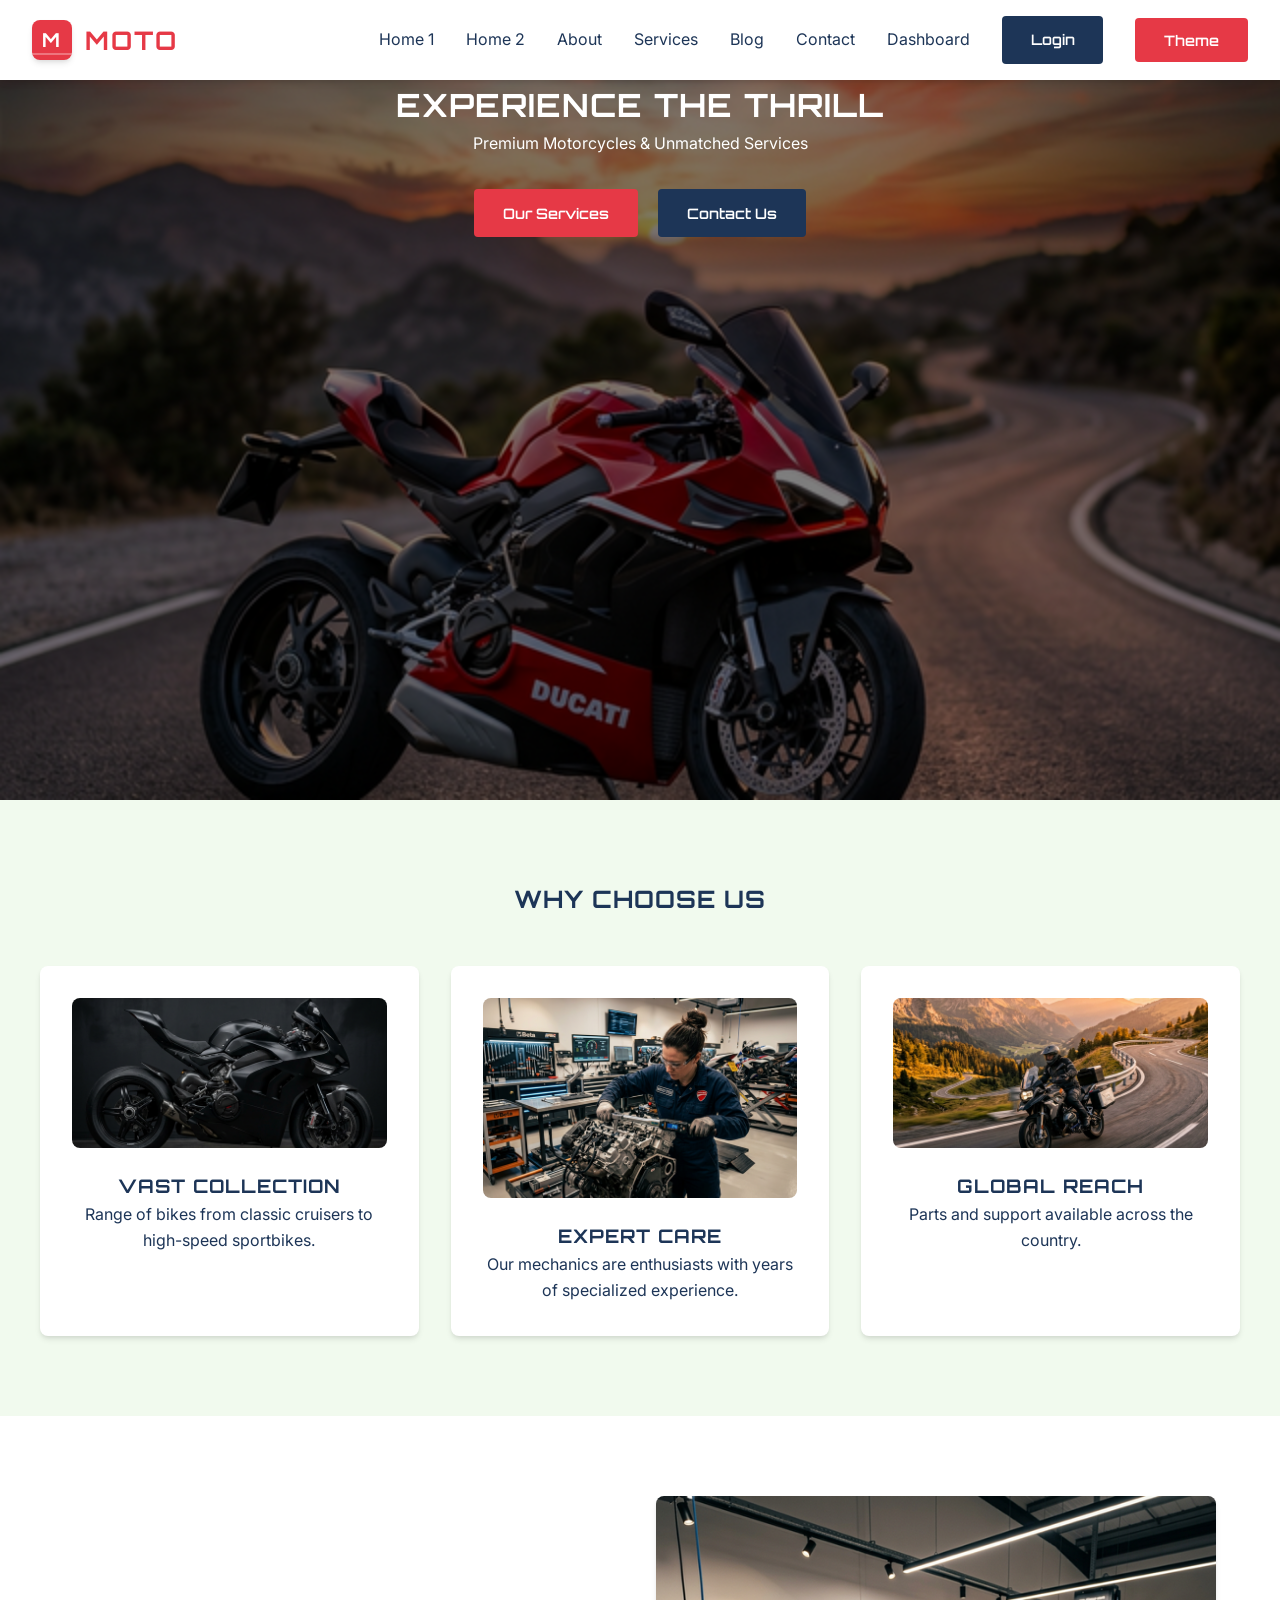
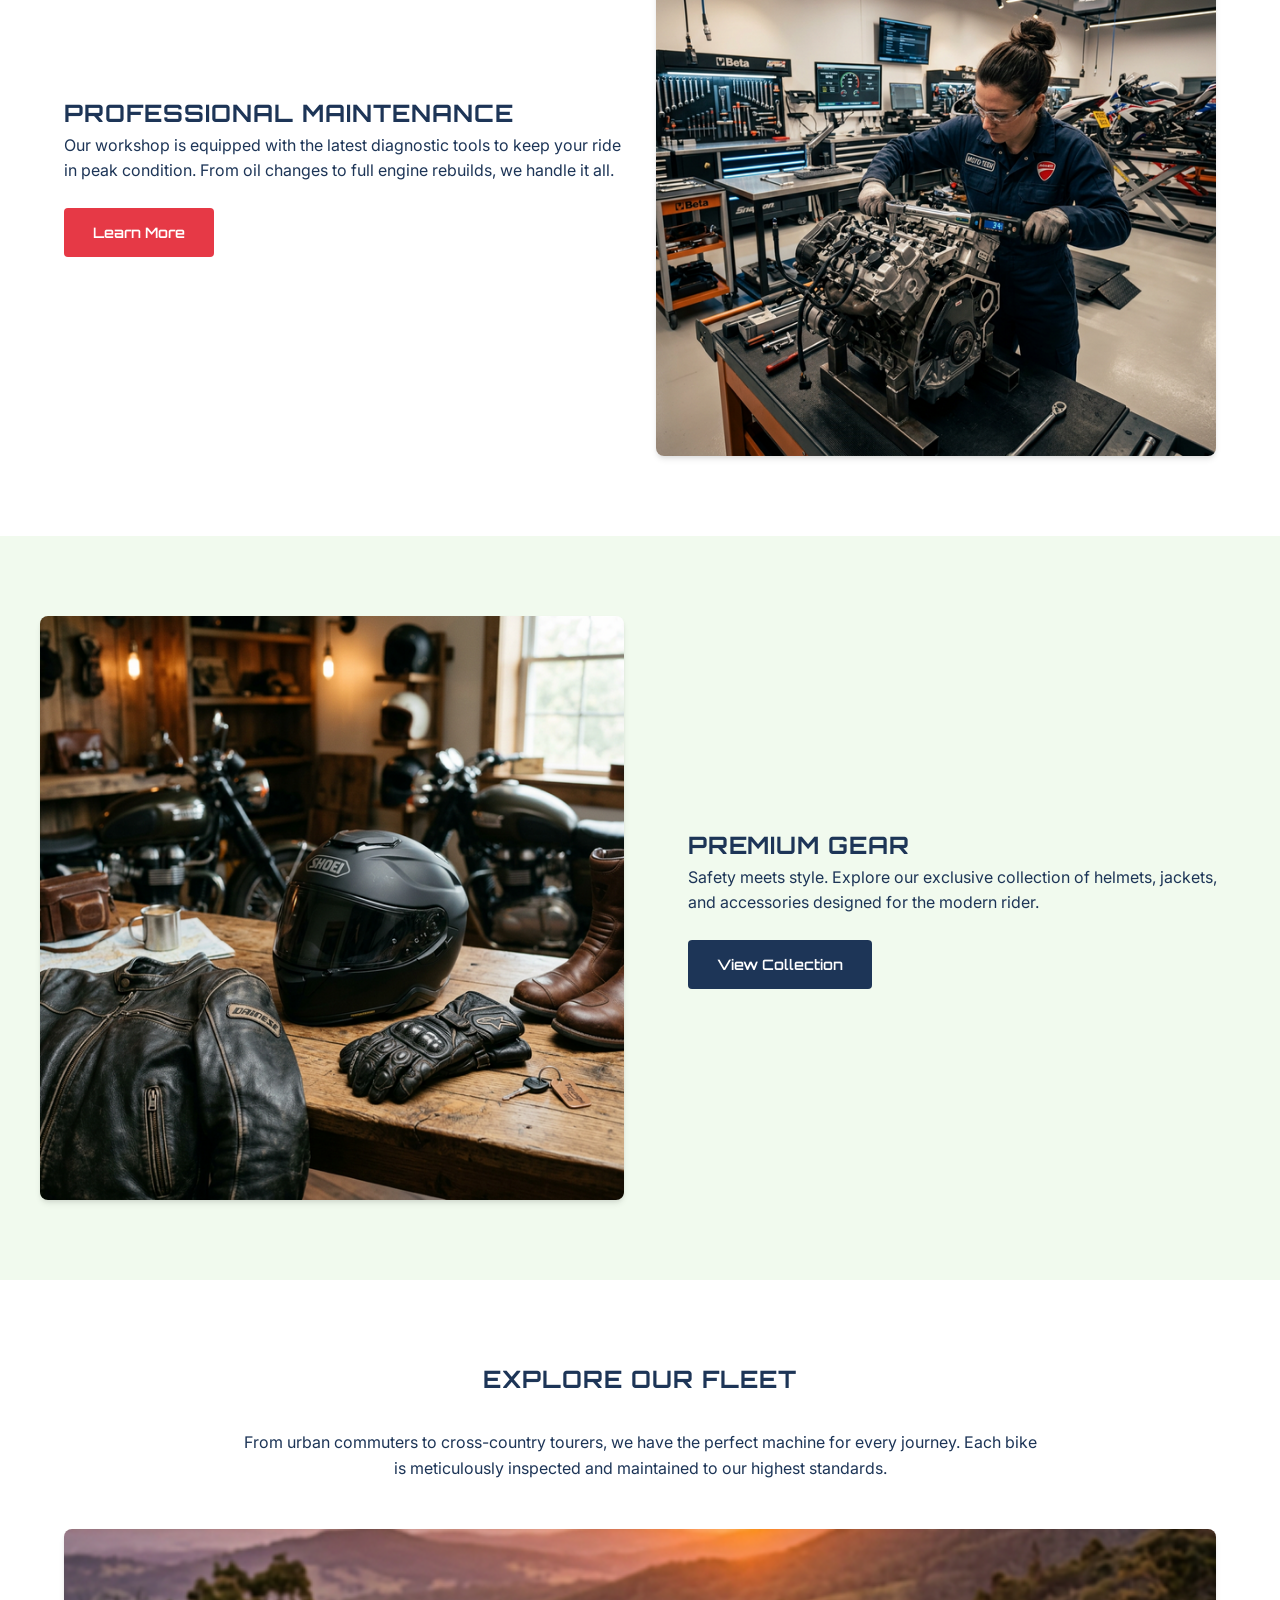
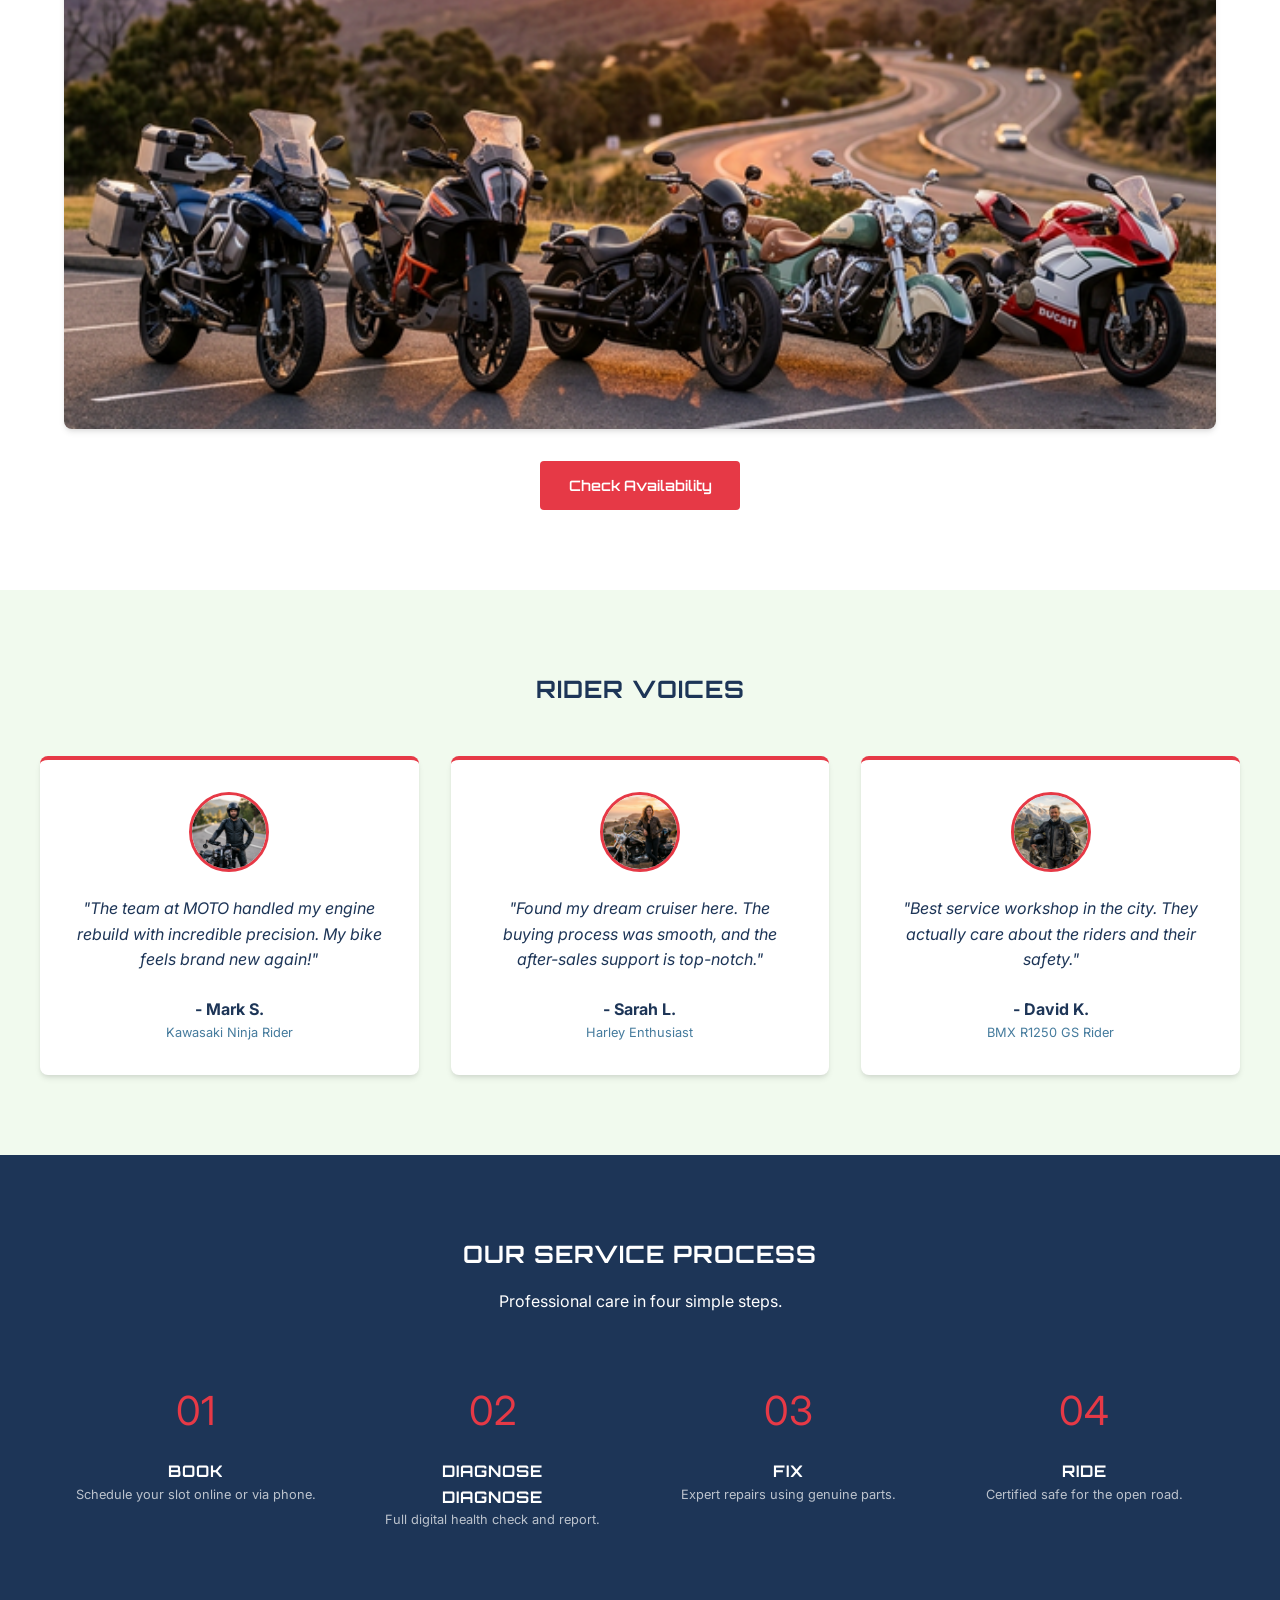
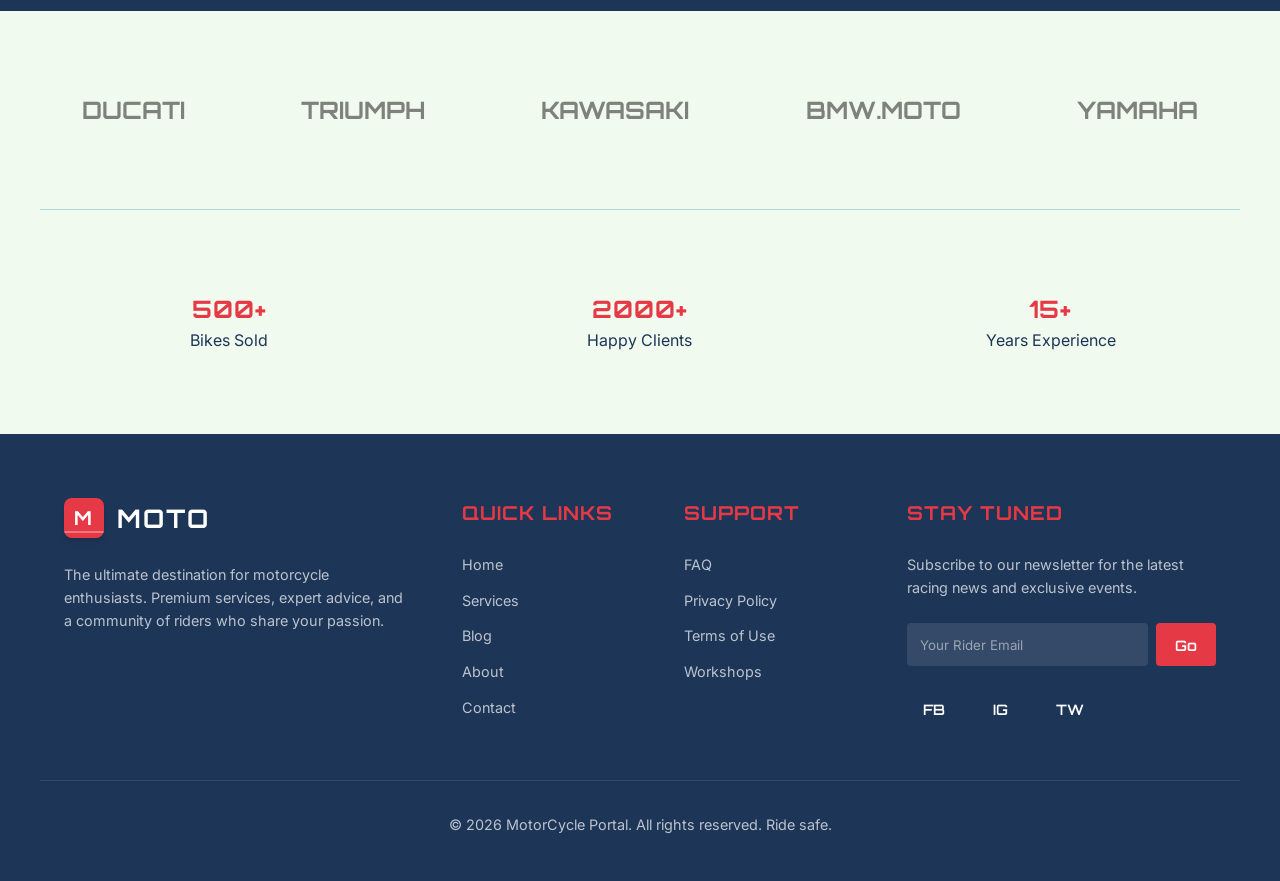
==== index.html @ 175cc1bb "first commit" ====
<!DOCTYPE html>
<html lang="en">
<head>
    <meta charset="UTF-8">
    <meta name="viewport" content="width=device-width, initial-scale=1.0">
    <title>MotorCycle Portal | Home</title>
    <link rel="stylesheet" href="index.css">
</head>
<body>
    <nav class="navbar">
        <div class="logo">
            <div class="logo-icon">M</div>
            <span>MOTO</span>
        </div>
        <ul class="nav-links">
            <li><a href="index.html" class="active">Home 1</a></li>
            <li><a href="home2.html">Home 2</a></li>
            <li><a href="about.html">About</a></li>
            <li><a href="services.html">Services</a></li>
            <li><a href="blog.html">Blog</a></li>
            <li><a href="contact.html">Contact</a></li>
            <li><a href="dashboard.html">Dashboard</a></li>
            <li><a href="login.html" class="btn btn-secondary">Login</a></li>
            <li><button id="theme-toggle" class="btn btn-primary">Theme</button></li>
        </ul>
        <div class="hamburger">
            <span></span>
            <span></span>
            <span></span>
        </div>
    </nav>

    <!-- H1 Hero Section - Centered -->
    <header class="hero hero-centered" style="background-image: url('images/hero_final.png');">
        <div class="hero-content">
            <h1>Experience the Thrill</h1>
            <p>Premium Motorcycles & Unmatched Services</p>
            <div style="margin-top: 2rem;">
                <a href="services.html" class="btn btn-primary" style="margin-right: 1rem;">Our Services</a>
                <a href="contact.html" class="btn btn-secondary">Contact Us</a>
            </div>
        </div>
    </header>

    <!-- Section 2: Features -->
    <section class="section container">
        <h2 style="text-align: center; margin-bottom: 3rem;">Why Choose Us</h2>
        <div class="grid grid-3">
            <div class="card" style="text-align: center;">
                <img src="images/bike2.png" alt="Collection" style="width: 100%; height: 150px; object-fit: cover; border-radius: 8px; margin-bottom: 1.5rem;">
                <h3>Vast Collection</h3>
                <p>Range of bikes from classic cruisers to high-speed sportbikes.</p>
            </div>
            <div class="card" style="text-align: center;">
                <img src="images/expert_care_v3.png" alt="Expert Care" style="width: 100%; height: 200px; object-fit: cover; border-radius: 8px; margin-bottom: 1.5rem;">
                <h3>Expert Care</h3>
                <p>Our mechanics are enthusiasts with years of specialized experience.</p>
            </div>
            <div class="card" style="text-align: center;">
                <img src="images/road.png" alt="Global Reach" style="width: 100%; height: 150px; object-fit: cover; border-radius: 8px; margin-bottom: 1.5rem;">
                <h3>Global Reach</h3>
                <p>Parts and support available across the country.</p>
            </div>
        </div>
    </section>

    <!-- Section 3: Image Callout (Service) -->
    <section class="section" style="background-color: var(--bg-white);">
        <div class="container grid grid-2" style="align-items: center;">
            <div class="mobile-text-center">
                <h2>Professional Maintenance</h2>
                <p>Our workshop is equipped with the latest diagnostic tools to keep your ride in peak condition. From oil changes to full engine rebuilds, we handle it all.</p>
                <a href="services.html" class="btn btn-primary" style="margin-top: 1.5rem;">Learn More</a>
            </div>
            <div>
                <img src="images/service.png" alt="Workshop" style="border-radius: 8px; box-shadow: var(--shadow); width: 100%;">
            </div>
        </div>
    </section>

    <!-- Section 4: Accessories -->
    <section class="section container">
        <div class="grid grid-2 grid-stack-reverse" style="align-items: center;">
            <div>
                <img src="images/gear.png" alt="Motorcycle Gear" style="border-radius: 8px; box-shadow: var(--shadow); width: 100%;">
            </div>
            <div style="padding-left: 2rem;" class="mobile-text-center mobile-p-0">
                <h2>Premium Gear</h2>
                <p>Safety meets style. Explore our exclusive collection of helmets, jackets, and accessories designed for the modern rider.</p>
                <a href="blog.html" class="btn btn-secondary" style="margin-top: 1.5rem;">View Collection</a>
            </div>
        </div>
    </section>

    <!-- Section 5: Our Fleet Callout -->
    <section class="section" style="background-color: var(--bg-white);">
        <div class="container" style="text-align: center;">
            <h2 style="margin-bottom: 2rem;">Explore Our Fleet</h2>
            <p style="max-width: 800px; margin: 0 auto 3rem;">From urban commuters to cross-country tourers, we have the perfect machine for every journey. Each bike is meticulously inspected and maintained to our highest standards.</p>
            <img src="images/fleet.png" alt="Motorcycle Fleet" style="border-radius: 8px; box-shadow: var(--shadow); width: 100%; height: 500px; object-fit: cover; margin-bottom: 2rem;">
            <a href="services.html" class="btn btn-primary">Check Availability</a>
        </div>
    </section>

    <!-- Section 6: Testimonials -->
    <section class="section container">
        <h2 style="text-align: center; margin-bottom: 3rem;">Rider Voices</h2>
        <div class="grid grid-3">
            <div class="card" style="border-top: 4px solid var(--primary); text-align: center;">
                <img src="images/rider1.png" alt="Mark S." style="display: block; margin: 0 auto 1.5rem; width: 80px; height: 80px; border-radius: 50%; object-fit: cover; border: 3px solid var(--primary);">
                <p style="font-style: italic; margin-bottom: 1.5rem;">"The team at MOTO handled my engine rebuild with incredible precision. My bike feels brand new again!"</p>
                <strong>- Mark S.</strong>
                <p style="font-size: 0.8rem; color: var(--text-muted);">Kawasaki Ninja Rider</p>
            </div>
            <div class="card" style="border-top: 4px solid var(--primary); text-align: center;">
                <img src="images/rider2.png" alt="Sarah L." style="display: block; margin: 0 auto 1.5rem; width: 80px; height: 80px; border-radius: 50%; object-fit: cover; border: 3px solid var(--primary);">
                <p style="font-style: italic; margin-bottom: 1.5rem;">"Found my dream cruiser here. The buying process was smooth, and the after-sales support is top-notch."</p>
                <strong>- Sarah L.</strong>
                <p style="font-size: 0.8rem; color: var(--text-muted);">Harley Enthusiast</p>
            </div>
            <div class="card" style="border-top: 4px solid var(--primary); text-align: center;">
                <img src="images/rider3.png" alt="David K." style="display: block; margin: 0 auto 1.5rem; width: 80px; height: 80px; border-radius: 50%; object-fit: cover; border: 3px solid var(--primary);">
                <p style="font-style: italic; margin-bottom: 1.5rem;">"Best service workshop in the city. They actually care about the riders and their safety."</p>
                <strong>- David K.</strong>
                <p style="font-size: 0.8rem; color: var(--text-muted);">BMX R1250 GS Rider</p>
            </div>
        </div>
    </section>

    <!-- Section 7: Service Process -->
    <section class="section" style="background-color: var(--secondary); color: white;">
        <div class="container" style="text-align: center;">
            <h2 style="margin-bottom: 1rem;">Our Service Process</h2>
            <p style="margin-bottom: 4rem;">Professional care in four simple steps.</p>
            <div class="grid grid-4" style="display: grid; grid-template-columns: repeat(4, 1fr); gap: 2rem;">
                <div>
                    <div style="font-size: 2.5rem; margin-bottom: 1rem; color: var(--primary);">01</div>
                    <h3 style="font-size: 1rem;">Book</h3>
                    <p style="font-size: 0.8rem; color: rgba(255,255,255,0.7);">Schedule your slot online or via phone.</p>
                </div>
                <div>
                    <div style="font-size: 2.5rem; margin-bottom: 1rem; color: var(--primary);">02</div>
                    <h3 style="font-size: 1rem;">Diagnose</h3>
                    <h3 style="font-size: 1rem;">Diagnose</h3>
                    <p style="font-size: 0.8rem; color: rgba(255,255,255,0.7);">Full digital health check and report.</p>
                </div>
                <div>
                    <div style="font-size: 2.5rem; margin-bottom: 1rem; color: var(--primary);">03</div>
                    <h3 style="font-size: 1rem;">Fix</h3>
                    <p style="font-size: 0.8rem; color: rgba(255,255,255,0.7);">Expert repairs using genuine parts.</p>
                </div>
                <div>
                    <div style="font-size: 2.5rem; margin-bottom: 1rem; color: var(--primary);">04</div>
                    <h3 style="font-size: 1rem;">Ride</h3>
                    <p style="font-size: 0.8rem; color: rgba(255,255,255,0.7);">Certified safe for the open road.</p>
                </div>
            </div>
        </div>
    </section>

    <!-- Section 8: Brand Trust -->
    <section class="section container" style="text-align: center;">
        <div style="display: flex; justify-content: space-around; align-items: center; filter: grayscale(1); opacity: 0.6; flex-wrap: wrap; gap: 2rem;">
            <div style="font-family: 'Orbitron', sans-serif; font-size: 1.5rem; font-weight: 700;">DUCATI</div>
            <div style="font-family: 'Orbitron', sans-serif; font-size: 1.5rem; font-weight: 700;">TRIUMPH</div>
            <div style="font-family: 'Orbitron', sans-serif; font-size: 1.5rem; font-weight: 700;">KAWASAKI</div>
            <div style="font-family: 'Orbitron', sans-serif; font-size: 1.5rem; font-weight: 700;">BMW.MOTO</div>
            <div style="font-family: 'Orbitron', sans-serif; font-size: 1.5rem; font-weight: 700;">YAMAHA</div>
        </div>
    </section>

    <!-- Section 9: Stats -->
    <section class="section container" style="text-align: center; border-top: 1px solid var(--border);">
        <div class="grid grid-3">
            <div>
                <h2 style="color: var(--primary);">500+</h2>
                <p>Bikes Sold</p>
            </div>
            <div>
                <h2 style="color: var(--primary);">2000+</h2>
                <p>Happy Clients</p>
            </div>
            <div>
                <h2 style="color: var(--primary);">15+</h2>
                <p>Years Experience</p>
            </div>
        </div>
    </section>

    <footer class="footer">
        <div class="container footer-grid">
            <div>
                <div class="logo" style="margin-bottom: 1.5rem; color: white;">
                    <div class="logo-icon" style="background-color: var(--primary);">M</div>
                    <span>MOTO</span>
                </div>
                <p>The ultimate destination for motorcycle enthusiasts. Premium services, expert advice, and a community of riders who share your passion.</p>
            </div>
            <div>
                <h3>Quick Links</h3>
                <ul>
                    <li><a href="index.html">Home</a></li>
                    <li><a href="services.html">Services</a></li>
                    <li><a href="blog.html">Blog</a></li>
                    <li><a href="about.html">About</a></li>
                    <li><a href="contact.html">Contact</a></li>
                </ul>
            </div>
            <div>
                <h3>Support</h3>
                <ul>
                    <li><a href="#">FAQ</a></li>
                    <li><a href="#">Privacy Policy</a></li>
                    <li><a href="#">Terms of Use</a></li>
                    <li><a href="#">Workshops</a></li>
                </ul>
            </div>
            <div>
                <h3>Stay Tuned</h3>
                <p>Subscribe to our newsletter for the latest racing news and exclusive events.</p>
                <div class="footer-newsletter">
                    <form>
                        <input type="email" placeholder="Your Rider Email" required>
                        <button type="submit" class="btn btn-primary">Go</button>
                    </form>
                </div>
                <div style="display: flex; gap: 1rem; margin-top: 1.5rem;">
                    <a href="#" class="btn btn-secondary" style="padding: 0.5rem 1rem;">FB</a>
                    <a href="#" class="btn btn-secondary" style="padding: 0.5rem 1rem;">IG</a>
                    <a href="#" class="btn btn-secondary" style="padding: 0.5rem 1rem;">TW</a>
                </div>
            </div>
        </div>
        <div class="container footer-bottom">
            <p>&copy; 2026 MotorCycle Portal. All rights reserved. Ride safe.</p>
        </div>
    </footer>

    <script src="main.js"></script>
</body>
</html>
---- index.css ----
@import url('https://fonts.googleapis.com/css2?family=Inter:wght@400;500;600;700&family=Orbitron:wght@400;500;700&display=swap');

:root {
    --primary: #E63946;
    --primary-dark: #C1121F;
    --secondary: #1D3557;
    --accent: #A8DADC;
    --bg-light: #F1FAEE;
    --bg-white: #FFFFFF;
    --text-dark: #1D3557;
    --text-muted: #457B9D;
    --border: #A8DADC;
    --shadow: 0 4px 6px -1px rgba(0, 0, 0, 0.1), 0 2px 4px -1px rgba(0, 0, 0, 0.06);
    --transition: all 0.3s ease;
}

[data-theme='dark'] {
    --bg-light: #0D1B2A;
    --bg-white: #1B263B;
    --text-dark: #E0E1DD;
    --text-muted: #778DA9;
    --border: #415A77;
    --shadow: 0 4px 6px -1px rgba(0, 0, 0, 0.3), 0 2px 4px -1px rgba(0, 0, 0, 0.2);
}

* {
    margin: 0;
    padding: 0;
    box-sizing: border-box;
}

body {
    font-family: 'Inter', sans-serif;
    background-color: var(--bg-light);
    color: var(--text-dark);
    line-height: 1.6;
    transition: var(--transition);
}

h1, h2, h3, .brand {
    font-family: 'Orbitron', sans-serif;
    text-transform: uppercase;
    letter-spacing: 1px;
}

a {
    text-decoration: none;
    color: inherit;
    transition: var(--transition);
}

ul {
    list-style: none;
}

img {
    max-width: 100%;
    display: block;
}

.container {
    max-width: 1200px;
    margin: 0 auto;
    padding: 0 1.5rem;
}

/* Buttons */
.btn {
    display: inline-block;
    padding: 0.8rem 1.8rem;
    border-radius: 4px;
    font-weight: 600;
    text-align: center;
    cursor: pointer;
    border: none;
    transition: var(--transition);
    font-family: 'Orbitron', sans-serif;
    font-size: 0.9rem;
}

.btn-primary {
    background-color: var(--primary);
    color: white;
}

.btn-primary:hover {
    background-color: var(--primary-dark);
    transform: translateY(-2px);
    box-shadow: var(--shadow);
}

.btn-secondary {
    background-color: var(--secondary);
    color: white;
}

.btn-secondary:hover {
    opacity: 0.9;
    transform: translateY(-2px);
}

/* Layout Utilities */
.section {
    padding: 5rem 0;
}

.grid {
    display: grid;
    gap: 2rem;
}

.grid-2 { grid-template-columns: repeat(2, 1fr); }
.grid-3 { grid-template-columns: repeat(3, 1fr); }
.grid-4 { grid-template-columns: repeat(4, 1fr); }

/* Tablet Breakpoint (e.g. iPad Pro/Landscape) */
@media (max-width: 1024px) {
    .grid-3 {
        grid-template-columns: repeat(2, 1fr);
    }
    .section {
        padding: 4rem 0;
    }
}

@media (max-width: 992px) {
    .grid-4 {
        grid-template-columns: repeat(2, 1fr);
    }
}

@media (max-width: 768px) {
    .grid-2, .grid-3, .grid-4 {
        grid-template-columns: 1fr;
        gap: 1.5rem; /* Tighter gap on mobile */
    }
    .grid-stack-reverse {
        display: flex;
        flex-direction: column-reverse;
    }
    .section {
        padding: 3rem 0;
    }
    .mobile-text-center {
        text-align: center !important;
    }
    .mobile-align-center {
        display: flex !important;
        flex-direction: column !important;
        align-items: center !important;
        text-align: center !important;
    }
    .mobile-p-0 {
        padding: 0 !important;
    }
}

@media (min-width: 769px) and (max-width: 1024px) {
    .tablet-text-center {
        text-align: center !important;
    }
}

/* Navbar */
.navbar {
    height: 80px;
    display: flex;
    align-items: center;
    justify-content: space-between;
    background-color: var(--bg-white);
    padding: 0 2rem;
    position: sticky;
    top: 0;
    z-index: 1000;
    box-shadow: var(--shadow);
}

/* Logo */
.logo {
    display: flex;
    align-items: center;
    gap: 0.8rem;
    font-size: 1.6rem;
    font-weight: 700;
    color: var(--primary);
    font-family: 'Orbitron', sans-serif;
    letter-spacing: 2px;
}

.logo-icon {
    width: 40px;
    height: 40px;
    background-color: var(--primary);
    color: white;
    display: flex;
    align-items: center;
    justify-content: center;
    border-radius: 8px;
    font-family: 'Orbitron', sans-serif;
    font-size: 1.2rem;
    position: relative;
    overflow: hidden;
    box-shadow: var(--shadow);
}

.logo-icon::after {
    content: '';
    position: absolute;
    width: 100%;
    height: 2px;
    background: rgba(255,255,255,0.3);
    bottom: 5px;
}

.nav-links {
    display: flex;
    align-items: center;
    gap: 2rem;
}

.nav-links a:hover {
    color: var(--primary);
}

.hamburger {
    display: none;
    flex-direction: column;
    gap: 5px;
    cursor: pointer;
}

.hamburger span {
    width: 25px;
    height: 3px;
    background-color: var(--text-dark);
    border-radius: 2px;
}

@media (max-width: 992px) {
    .nav-links {
        position: fixed;
        top: 80px;
        left: -100%;
        width: 100%;
        height: calc(100vh - 80px);
        background-color: var(--bg-white);
        flex-direction: column;
        padding: 2rem;
        gap: 2rem;
        transition: var(--transition);
        border-top: 1px solid var(--border);
        align-items: flex-start;
        display: flex;
        overflow-y: auto;
    }
    .nav-links.active {
        left: 0;
    }
    .hamburger {
        display: flex;
    }
    .hamburger.active span:nth-child(1) {
        transform: rotate(45deg) translate(5px, 5px);
    }
    .hamburger.active span:nth-child(2) {
        opacity: 0;
    }
    .hamburger.active span:nth-child(3) {
        transform: rotate(-45deg) translate(7px, -6px);
    }
}

/* Hero Section */
.hero {
    min-height: 80vh;
    display: flex;
    align-items: center;
    position: relative;
    overflow: hidden;
    background-color: var(--bg-white);
}

.hero-content {
    flex: 1;
    z-index: 2;
}

.hero-image {
    flex: 1;
    height: 100%;
}

.hero-image img {
    width: 100%;
    height: 100%;
    object-fit: cover;
}

.hero-centered {
    flex-direction: column;
    text-align: center;
    justify-content: center;
    background-size: cover;
    background-position: center;
    color: white;
}

.hero-centered::after {
    content: '';
    position: absolute;
    top: 0;
    left: 0;
    width: 100%;
    height: 100%;
    background: rgba(0, 0, 0, 0.5);
    z-index: 1;
}

.hero-centered .hero-content {
    z-index: 2;
}

@media (max-width: 768px) {
    .hero {
        min-height: 60vh;
        text-align: center;
    }
    .hero .grid-2 {
        display: flex;
        flex-direction: column;
        gap: 3rem;
    }
    .hero-content {
        display: flex;
        flex-direction: column;
        align-items: center;
    }
    .hero h1 {
        font-size: 2rem;
    }
    .hero p {
        font-size: 1rem;
    }
}

/* Feature Cards */
.card {
    background-color: var(--bg-white);
    padding: 2rem;
    border-radius: 8px;
    box-shadow: var(--shadow);
    transition: var(--transition);
}

.card:hover {
    transform: translateY(-5px);
}

/* Footer */
.footer {
    background-color: var(--secondary);
    color: white;
    padding: 4rem 0 2rem;
    margin-top: auto;
}

.footer-grid {
    display: grid;
    grid-template-columns: 2fr 1fr 1fr 1.5fr;
    gap: 3rem;
    margin-bottom: 3rem;
}

.footer h3 {
    margin-bottom: 1.5rem;
    font-size: 1.2rem;
    color: var(--primary);
}

.footer p, .footer li {
    color: rgba(255, 255, 255, 0.7);
    margin-bottom: 0.8rem;
    font-size: 0.9rem;
}

.footer ul li a:hover {
    color: var(--primary);
}

.footer-bottom {
    padding-top: 2rem;
    border-top: 1px solid rgba(255, 255, 255, 0.1);
    text-align: center;
    font-size: 0.8rem;
}

.footer-newsletter {
    margin-top: 1.5rem;
}

.footer-newsletter form {
    display: flex;
    gap: 0.5rem;
    margin-top: 1rem;
}

.footer-newsletter input {
    flex: 1;
    padding: 0.8rem;
    border: none;
    border-radius: 4px;
    background-color: rgba(255, 255, 255, 0.1);
    color: white;
    font-family: 'Inter', sans-serif;
}

.footer-newsletter input::placeholder {
    color: rgba(255, 255, 255, 0.5);
}

.footer-newsletter .btn {
    padding: 0.8rem 1.2rem;
}

@media (max-width: 992px) {
    .footer-grid {
        grid-template-columns: 1fr 1fr;
    }
}

@media (max-width: 576px) {
    .footer-grid {
        grid-template-columns: 1fr;
    }
}

/* Contrast Fixes */
.text-high-contrast {
    color: var(--text-dark) !important;
}

.bg-high-contrast {
    background-color: var(--bg-white) !important;
}

/* Team Section - About Page */
.team-section {
    background-color: #ECF7ED; /* Light mint green from mockup */
    padding: 6rem 0;
}

.team-title {
    text-align: center;
    margin-bottom: 4rem;
    font-size: 2.2rem;
    color: var(--secondary);
}

.team-grid {
    display: grid;
    grid-template-columns: repeat(4, 1fr);
    gap: 2rem;
}

.team-card {
    background: var(--bg-white);
    padding: 3rem 2rem;
    border-radius: 12px;
    text-align: center;
    box-shadow: 0 10px 30px rgba(0, 0, 0, 0.05);
    transition: var(--transition);
    border: 1px solid rgba(0, 0, 0, 0.02);
}

.team-card:hover {
    transform: translateY(-10px);
    box-shadow: 0 20px 40px rgba(0, 0, 0, 0.1);
}

.team-avatar-wrapper {
    width: 100px;
    height: 100px;
    background-color: #A8DADC; /* Light teal fallback */
    border-radius: 50%;
    margin: 0 auto 2rem;
    display: flex;
    align-items: center;
    justify-content: center;
    position: relative;
    overflow: hidden;
}

.team-avatar-wrapper img {
    width: 100%;
    height: 100%;
    object-fit: cover;
}

/* Fallback/Mockup style avatar */
.team-avatar-wrapper::after {
    content: '';
    position: absolute;
    width: 60%;
    height: 60%;
    background: rgba(255, 255, 255, 0.2);
    border-radius: 50%;
    filter: blur(10px);
}

.team-card h4 {
    font-size: 1.25rem;
    margin-bottom: 0.5rem;
    color: var(--secondary);
    font-family: 'Inter', sans-serif; /* Cleaner for names */
    text-transform: none;
    font-weight: 700;
}

.team-card p {
    color: #457B9D;
    font-size: 0.9rem;
    font-weight: 500;
}

@media (max-width: 992px) {
    .team-grid {
        grid-template-columns: repeat(2, 1fr);
    }
}

@media (max-width: 576px) {
    .team-grid {
        grid-template-columns: 1fr;
    }
}
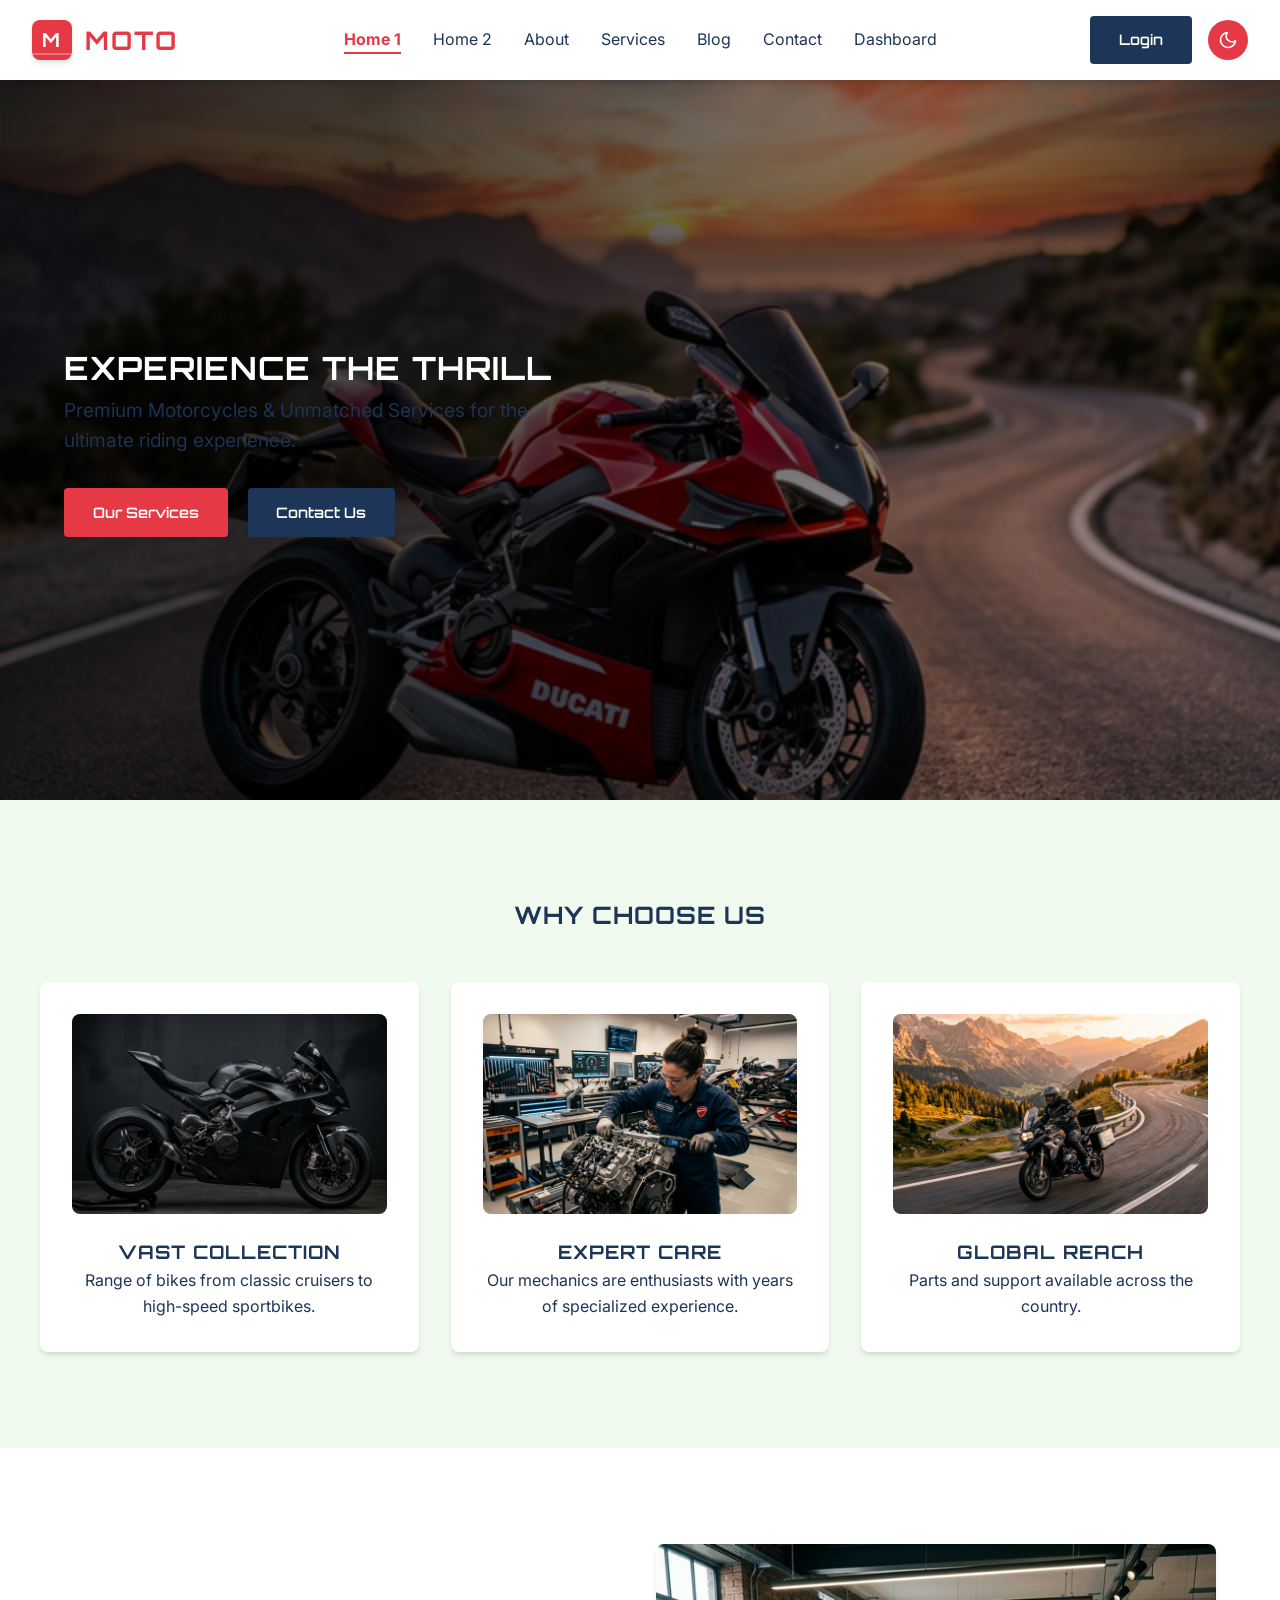
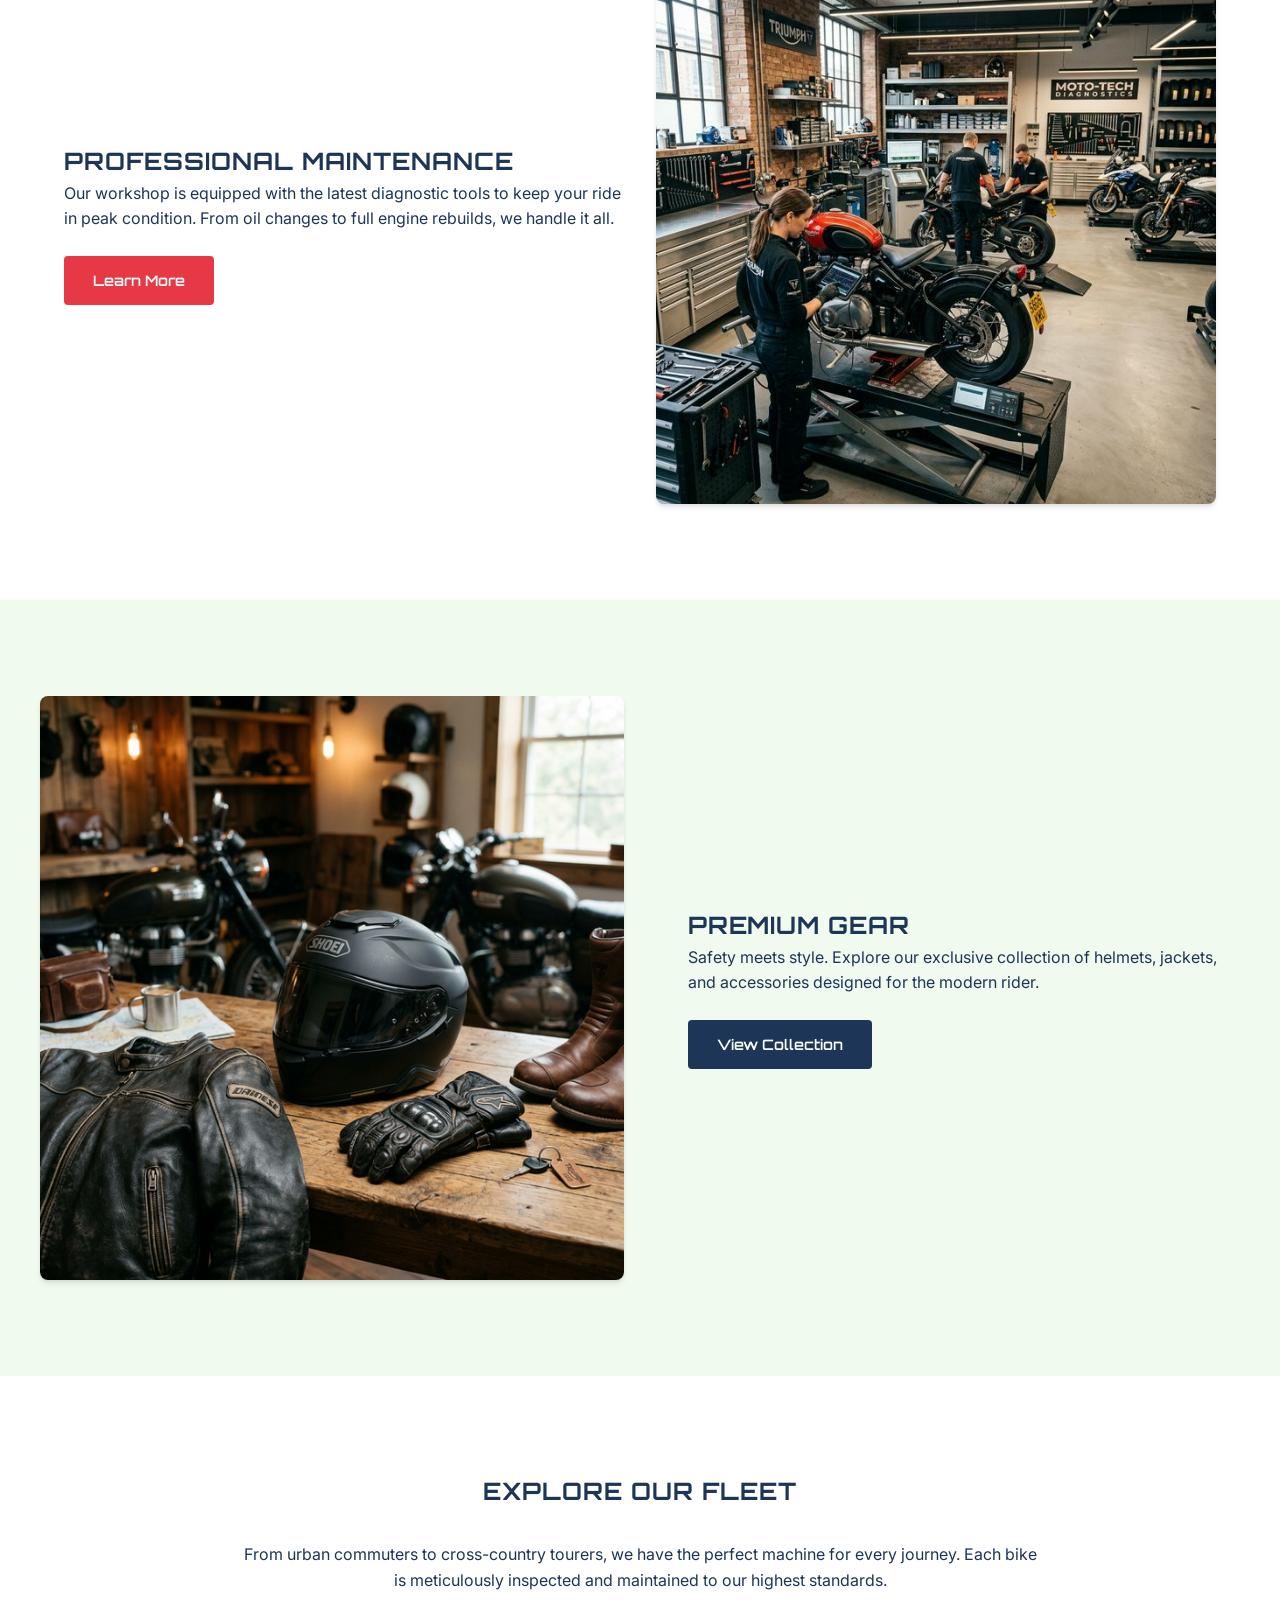
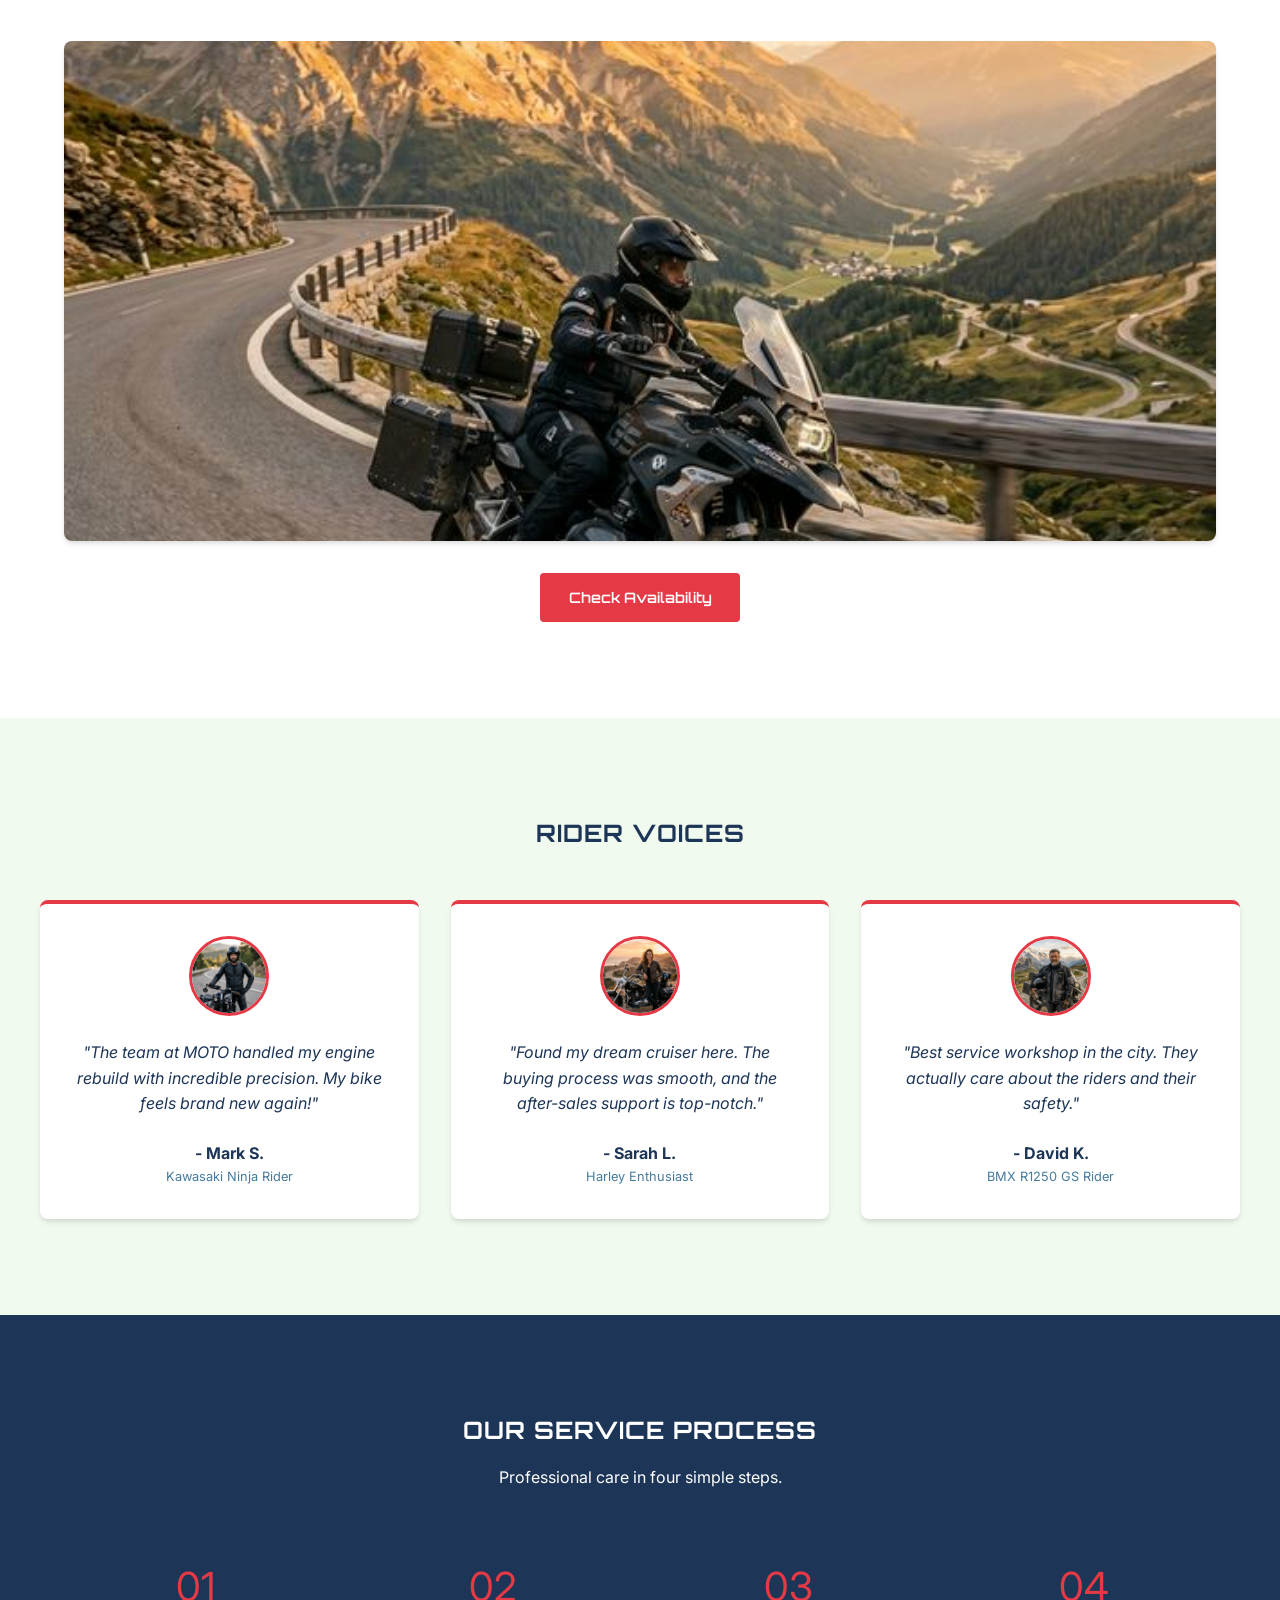
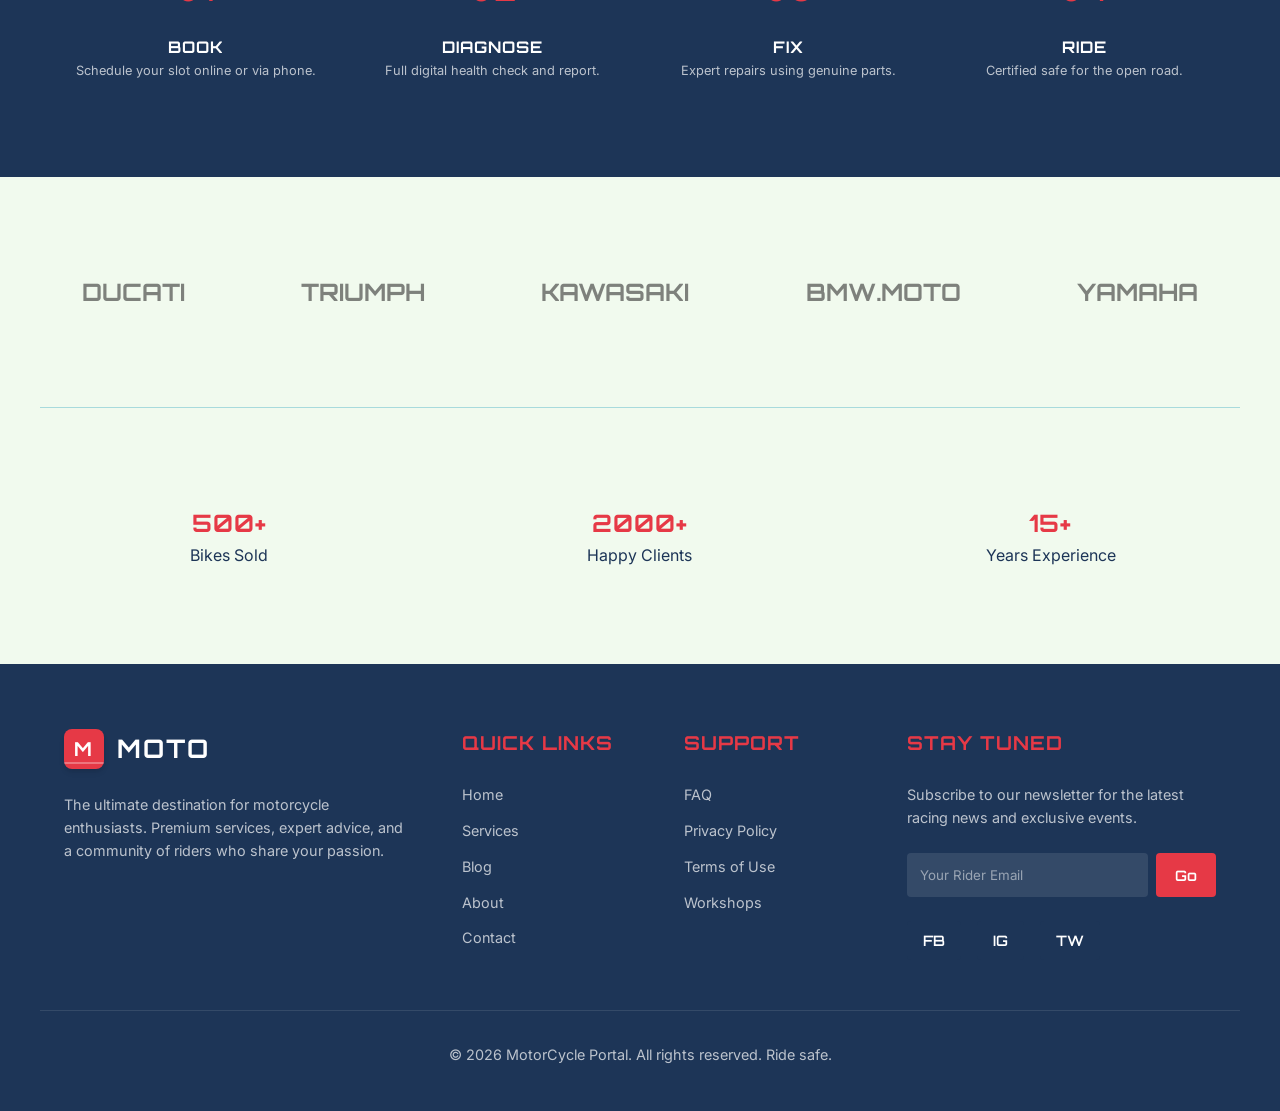
==== commit 487a2418: "second commit update" ====
--- a/index.html
+++ b/index.html
@@ -4,6 +4,7 @@
     <meta charset="UTF-8">
     <meta name="viewport" content="width=device-width, initial-scale=1.0">
     <title>MotorCycle Portal | Home</title>
+    <link rel="icon" type="image/png" href="images/favicon.png">
     <link rel="stylesheet" href="index.css">
 </head>
 <body>
@@ -20,9 +21,13 @@
             <li><a href="blog.html">Blog</a></li>
             <li><a href="contact.html">Contact</a></li>
             <li><a href="dashboard.html">Dashboard</a></li>
-            <li><a href="login.html" class="btn btn-secondary">Login</a></li>
-            <li><button id="theme-toggle" class="btn btn-primary">Theme</button></li>
+            <li class="mobile-only"><a href="login.html" class="btn btn-secondary">Login</a></li>
+            <li class="mobile-only"><button class="btn btn-primary theme-toggle" title="Toggle Theme"></button></li>
         </ul>
+        <div class="nav-actions desktop-only">
+            <a href="login.html" class="btn btn-secondary">Login</a>
+            <button class="btn btn-primary theme-toggle" title="Toggle Theme"></button>
+        </div>
         <div class="hamburger">
             <span></span>
             <span></span>
@@ -30,12 +35,12 @@
         </div>
     </nav>
 
-    <!-- H1 Hero Section - Centered -->
-    <header class="hero hero-centered" style="background-image: url('images/hero_final.png');">
-        <div class="hero-content">
-            <h1>Experience the Thrill</h1>
-            <p>Premium Motorcycles & Unmatched Services</p>
-            <div style="margin-top: 2rem;">
+    <!-- H1 Hero Section - Aligned -->
+    <header class="hero hero-overlay" style="background-image: url('images/hero_final.png');">
+        <div class="container hero-content">
+            <h1 style="max-width: 600px;">Experience the Thrill</h1>
+            <p style="max-width: 500px; font-size: 1.2rem; margin-bottom: 2rem;">Premium Motorcycles & Unmatched Services for the ultimate riding experience.</p>
+            <div>
                 <a href="services.html" class="btn btn-primary" style="margin-right: 1rem;">Our Services</a>
                 <a href="contact.html" class="btn btn-secondary">Contact Us</a>
             </div>
@@ -47,17 +52,17 @@
         <h2 style="text-align: center; margin-bottom: 3rem;">Why Choose Us</h2>
         <div class="grid grid-3">
             <div class="card" style="text-align: center;">
-                <img src="images/bike2.png" alt="Collection" style="width: 100%; height: 150px; object-fit: cover; border-radius: 8px; margin-bottom: 1.5rem;">
+                <img src="images/bike2.png" alt="Collection" class="feature-card-img">
                 <h3>Vast Collection</h3>
                 <p>Range of bikes from classic cruisers to high-speed sportbikes.</p>
             </div>
             <div class="card" style="text-align: center;">
-                <img src="images/expert_care_v3.png" alt="Expert Care" style="width: 100%; height: 200px; object-fit: cover; border-radius: 8px; margin-bottom: 1.5rem;">
+                <img src="images/expert_care_v3.png" alt="Expert Care" class="feature-card-img">
                 <h3>Expert Care</h3>
                 <p>Our mechanics are enthusiasts with years of specialized experience.</p>
             </div>
             <div class="card" style="text-align: center;">
-                <img src="images/road.png" alt="Global Reach" style="width: 100%; height: 150px; object-fit: cover; border-radius: 8px; margin-bottom: 1.5rem;">
+                <img src="images/road.png" alt="Global Reach" class="feature-card-img">
                 <h3>Global Reach</h3>
                 <p>Parts and support available across the country.</p>
             </div>
@@ -73,7 +78,7 @@
                 <a href="services.html" class="btn btn-primary" style="margin-top: 1.5rem;">Learn More</a>
             </div>
             <div>
-                <img src="images/service.png" alt="Workshop" style="border-radius: 8px; box-shadow: var(--shadow); width: 100%;">
+                <img src="images/workshop_detail.png" alt="Workshop" style="border-radius: 8px; box-shadow: var(--shadow); width: 100%;">
             </div>
         </div>
     </section>
@@ -97,7 +102,7 @@
         <div class="container" style="text-align: center;">
             <h2 style="margin-bottom: 2rem;">Explore Our Fleet</h2>
             <p style="max-width: 800px; margin: 0 auto 3rem;">From urban commuters to cross-country tourers, we have the perfect machine for every journey. Each bike is meticulously inspected and maintained to our highest standards.</p>
-            <img src="images/fleet.png" alt="Motorcycle Fleet" style="border-radius: 8px; box-shadow: var(--shadow); width: 100%; height: 500px; object-fit: cover; margin-bottom: 2rem;">
+            <img src="images/hero_adventure.png" alt="Motorcycle Fleet" style="border-radius: 8px; box-shadow: var(--shadow); width: 100%; height: 500px; object-fit: cover; margin-bottom: 2rem;">
             <a href="services.html" class="btn btn-primary">Check Availability</a>
         </div>
     </section>
@@ -141,7 +146,6 @@
                 <div>
                     <div style="font-size: 2.5rem; margin-bottom: 1rem; color: var(--primary);">02</div>
                     <h3 style="font-size: 1rem;">Diagnose</h3>
-                    <h3 style="font-size: 1rem;">Diagnose</h3>
                     <p style="font-size: 0.8rem; color: rgba(255,255,255,0.7);">Full digital health check and report.</p>
                 </div>
                 <div>
--- a/index.css
+++ b/index.css
@@ -23,6 +23,14 @@
     --shadow: 0 4px 6px -1px rgba(0, 0, 0, 0.3), 0 2px 4px -1px rgba(0, 0, 0, 0.2);
 }
 
+[data-theme='dark'] .team-section {
+    background-color: var(--bg-light);
+}
+
+[data-theme='dark'] .team-title {
+    color: var(--text-dark);
+}
+
 * {
     margin: 0;
     padding: 0;
@@ -99,9 +107,38 @@
     transform: translateY(-2px);
 }
 
+/* Theme Toggle Button */
+.theme-toggle {
+    width: 40px;
+    height: 40px;
+    padding: 0 !important;
+    border-radius: 50% !important;
+    display: flex !important;
+    align-items: center;
+    justify-content: center;
+    cursor: pointer;
+    transition: var(--transition);
+}
+
+.theme-toggle svg {
+    width: 20px;
+    height: 20px;
+}
+
+[data-theme='dark'] .theme-toggle {
+    background-color: var(--accent);
+    color: var(--text-dark);
+}
+
+.theme-toggle:hover {
+    transform: rotate(15deg) scale(1.1);
+}
+
 /* Layout Utilities */
 .section {
-    padding: 5rem 0;
+    padding: 6rem 0; /* Increased from 5rem for better breathing room */
+    position: relative;
+    clear: both;
 }
 
 .grid {
@@ -115,8 +152,9 @@
 
 /* Tablet Breakpoint (e.g. iPad Pro/Landscape) */
 @media (max-width: 1024px) {
-    .grid-3 {
+    .grid-3, .grid-4 {
         grid-template-columns: repeat(2, 1fr);
+        gap: 2rem;
     }
     .section {
         padding: 4rem 0;
@@ -131,8 +169,8 @@
 
 @media (max-width: 768px) {
     .grid-2, .grid-3, .grid-4 {
-        grid-template-columns: 1fr;
-        gap: 1.5rem; /* Tighter gap on mobile */
+        grid-template-columns: 1fr !important;
+        gap: 2rem !important; /* Increased gap to prevent proximity issues */
     }
     .grid-stack-reverse {
         display: flex;
@@ -152,6 +190,23 @@
     }
     .mobile-p-0 {
         padding: 0 !important;
+    }
+}
+
+.desktop-only {
+    display: block;
+}
+
+.mobile-only {
+    display: none;
+}
+
+@media (max-width: 992px) {
+    .desktop-only {
+        display: none;
+    }
+    .mobile-only {
+        display: block;
     }
 }
 
@@ -175,6 +230,18 @@
     box-shadow: var(--shadow);
 }
 
+.navbar .logo {
+    flex: 1;
+}
+
+.nav-actions {
+    flex: 1;
+    display: flex;
+    justify-content: flex-end;
+    align-items: center;
+    gap: 1rem;
+}
+
 /* Logo */
 .logo {
     display: flex;
@@ -213,13 +280,30 @@
 }
 
 .nav-links {
-    display: flex;
-    align-items: center;
+    flex: 2;
+    display: flex;
+    align-items: center;
+    justify-content: center;
     gap: 2rem;
 }
 
-.nav-links a:hover {
+.nav-links a:hover, .nav-links a.active {
     color: var(--primary);
+}
+
+.nav-links a.active {
+    font-weight: 700;
+    position: relative;
+}
+
+.nav-links a.active::after {
+    content: '';
+    position: absolute;
+    bottom: -5px;
+    left: 0;
+    width: 100%;
+    height: 2px;
+    background-color: var(--primary);
 }
 
 .hamburger {
@@ -249,9 +333,18 @@
         gap: 2rem;
         transition: var(--transition);
         border-top: 1px solid var(--border);
-        align-items: flex-start;
+        align-items: center;
         display: flex;
         overflow-y: auto;
+    }
+    
+    .nav-actions {
+        display: none;
+    }
+    
+    .nav-links .btn {
+        width: 100%;
+        display: block;
     }
     .nav-links.active {
         left: 0;
@@ -278,11 +371,33 @@
     position: relative;
     overflow: hidden;
     background-color: var(--bg-white);
+    padding: 4rem 0; /* Base padding to ensure content doesn't hit edges */
 }
 
 .hero-content {
     flex: 1;
     z-index: 2;
+}
+
+.hero-content p {
+    color: var(--text-dark);
+    margin-bottom: 2rem;
+    font-size: 1.1rem;
+    line-height: 1.6;
+    opacity: 0.95; /* Increased from default for better contrast */
+}
+
+.hero-dark {
+    background-color: var(--secondary) !important;
+    color: white !important;
+}
+
+.hero-dark .hero-content p {
+    color: rgba(255, 255, 255, 0.9) !important;
+}
+
+.hero-dark h1 {
+    color: white !important;
 }
 
 .hero-image {
@@ -303,6 +418,24 @@
     background-size: cover;
     background-position: center;
     color: white;
+}
+
+.hero-overlay {
+    position: relative;
+    background-size: cover;
+    background-position: center;
+    color: white;
+}
+
+.hero-overlay::after {
+    content: '';
+    position: absolute;
+    top: 0;
+    left: 0;
+    width: 100%;
+    height: 100%;
+    background: linear-gradient(to right, rgba(0, 0, 0, 0.7) 30%, rgba(0, 0, 0, 0.3) 100%);
+    z-index: 1;
 }
 
 .hero-centered::after {
@@ -322,24 +455,29 @@
 
 @media (max-width: 768px) {
     .hero {
-        min-height: 60vh;
+        min-height: 80vh; /* Increased back to 80vh for mobile to give more room for stacked content */
         text-align: center;
+        padding: 6rem 0; /* Added vertical padding for stacked content */
+        display: flex;
+        flex-direction: column;
+        justify-content: center;
     }
     .hero .grid-2 {
         display: flex;
         flex-direction: column;
-        gap: 3rem;
+        gap: 4rem; /* Increased gap between content and image */
     }
     .hero-content {
         display: flex;
         flex-direction: column;
         align-items: center;
-    }
-    .hero h1 {
-        font-size: 2rem;
-    }
-    .hero p {
-        font-size: 1rem;
+        padding: 0 1rem;
+    }
+    .hero-content h1 {
+        margin-bottom: 2rem !important;
+    }
+    .hero-content p {
+        margin-bottom: 2.5rem !important;
     }
 }
 
@@ -354,6 +492,16 @@
 
 .card:hover {
     transform: translateY(-5px);
+}
+
+.feature-card-img {
+    width: 100%;
+    max-width: 100%;
+    height: 200px;
+    object-fit: cover;
+    border-radius: 8px;
+    margin-bottom: 1.5rem;
+    display: block;
 }
 
 /* Footer */
@@ -510,14 +658,14 @@
 .team-card h4 {
     font-size: 1.25rem;
     margin-bottom: 0.5rem;
-    color: var(--secondary);
+    color: var(--text-dark);
     font-family: 'Inter', sans-serif; /* Cleaner for names */
     text-transform: none;
     font-weight: 700;
 }
 
 .team-card p {
-    color: #457B9D;
+    color: var(--text-muted);
     font-size: 0.9rem;
     font-weight: 500;
 }
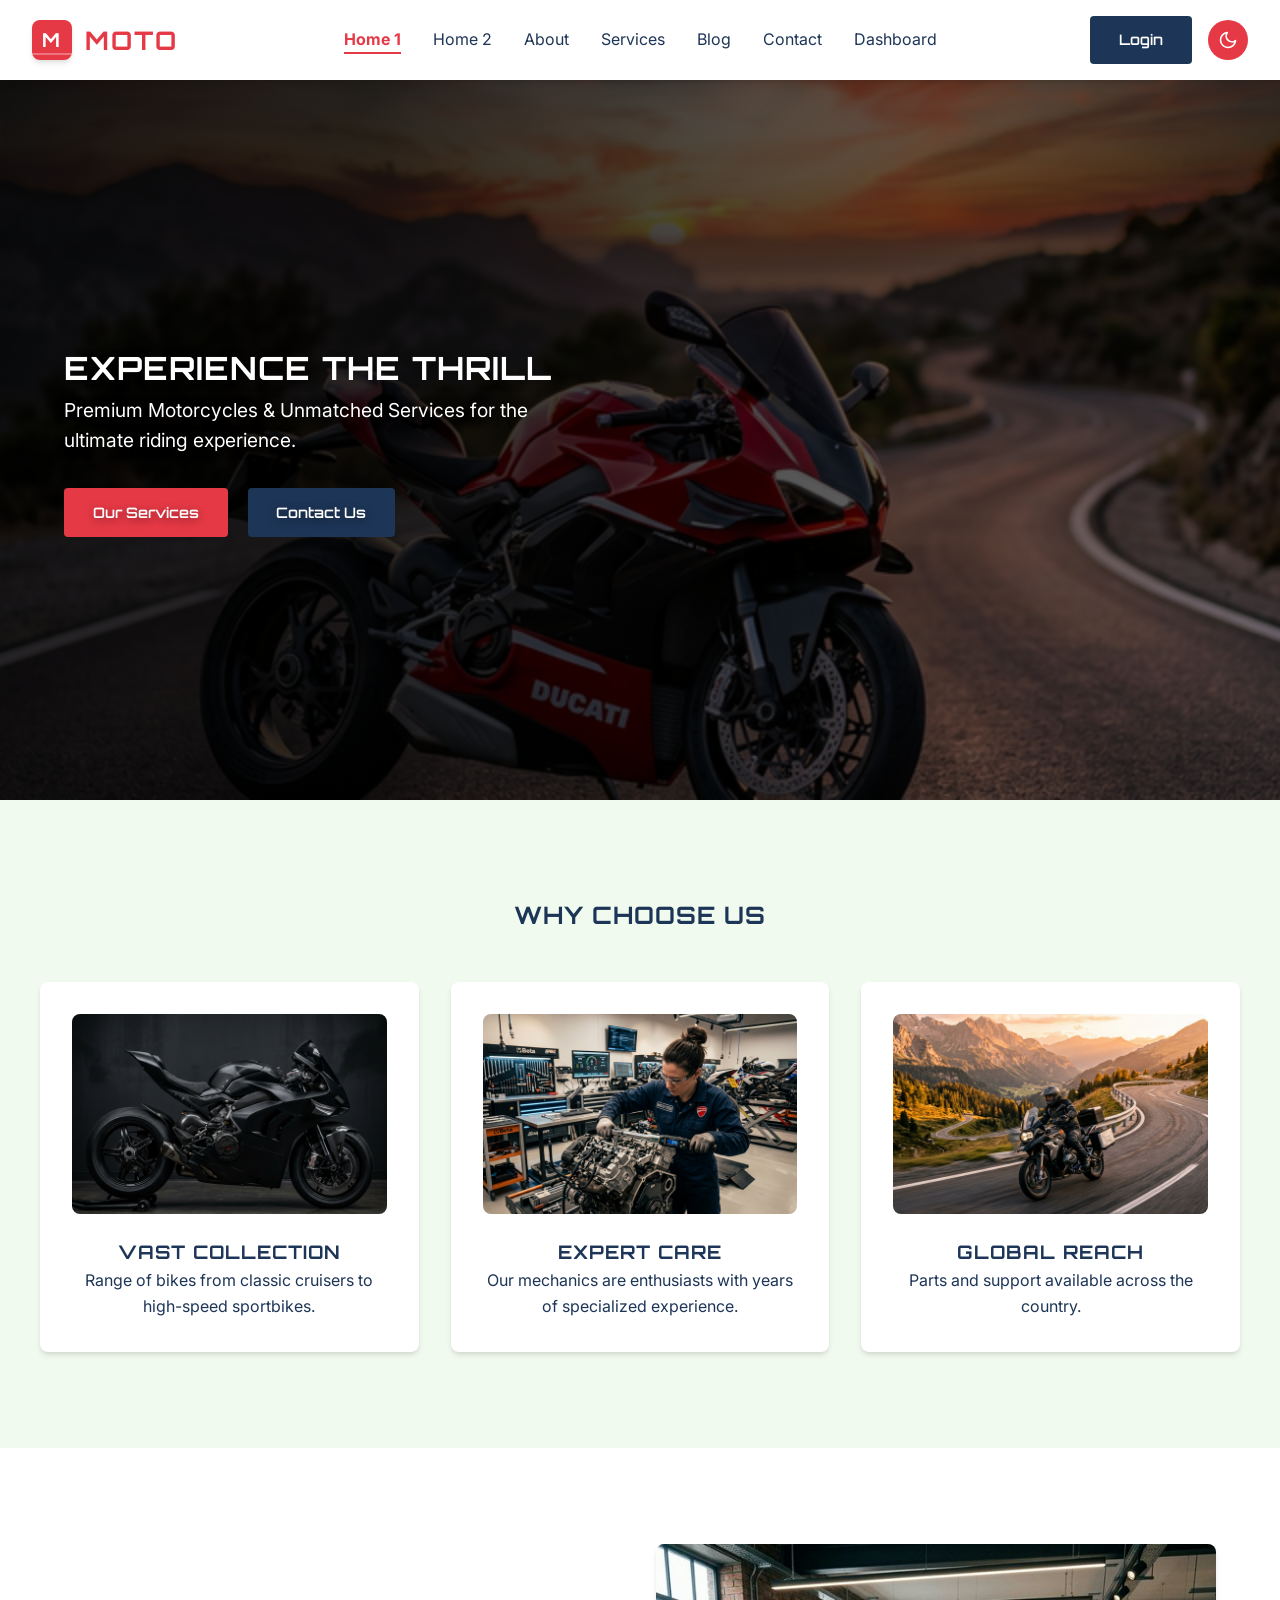
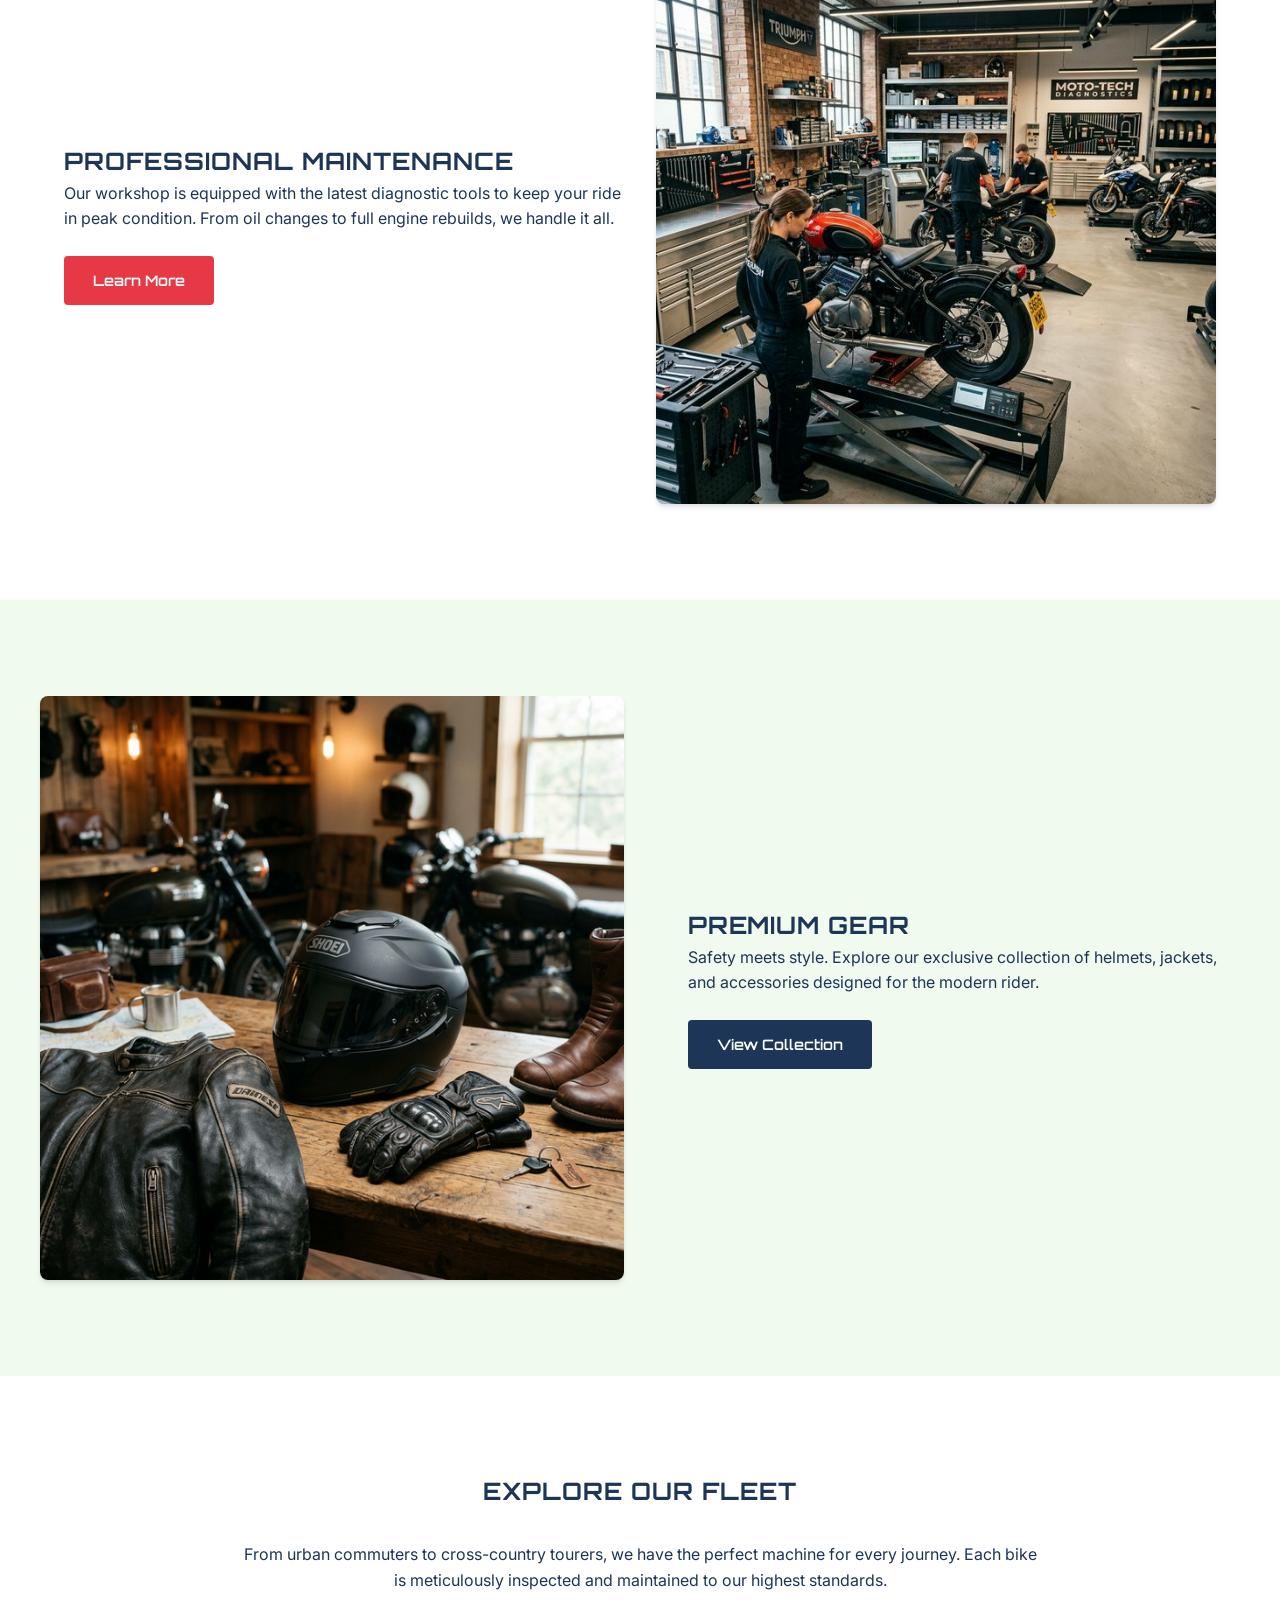
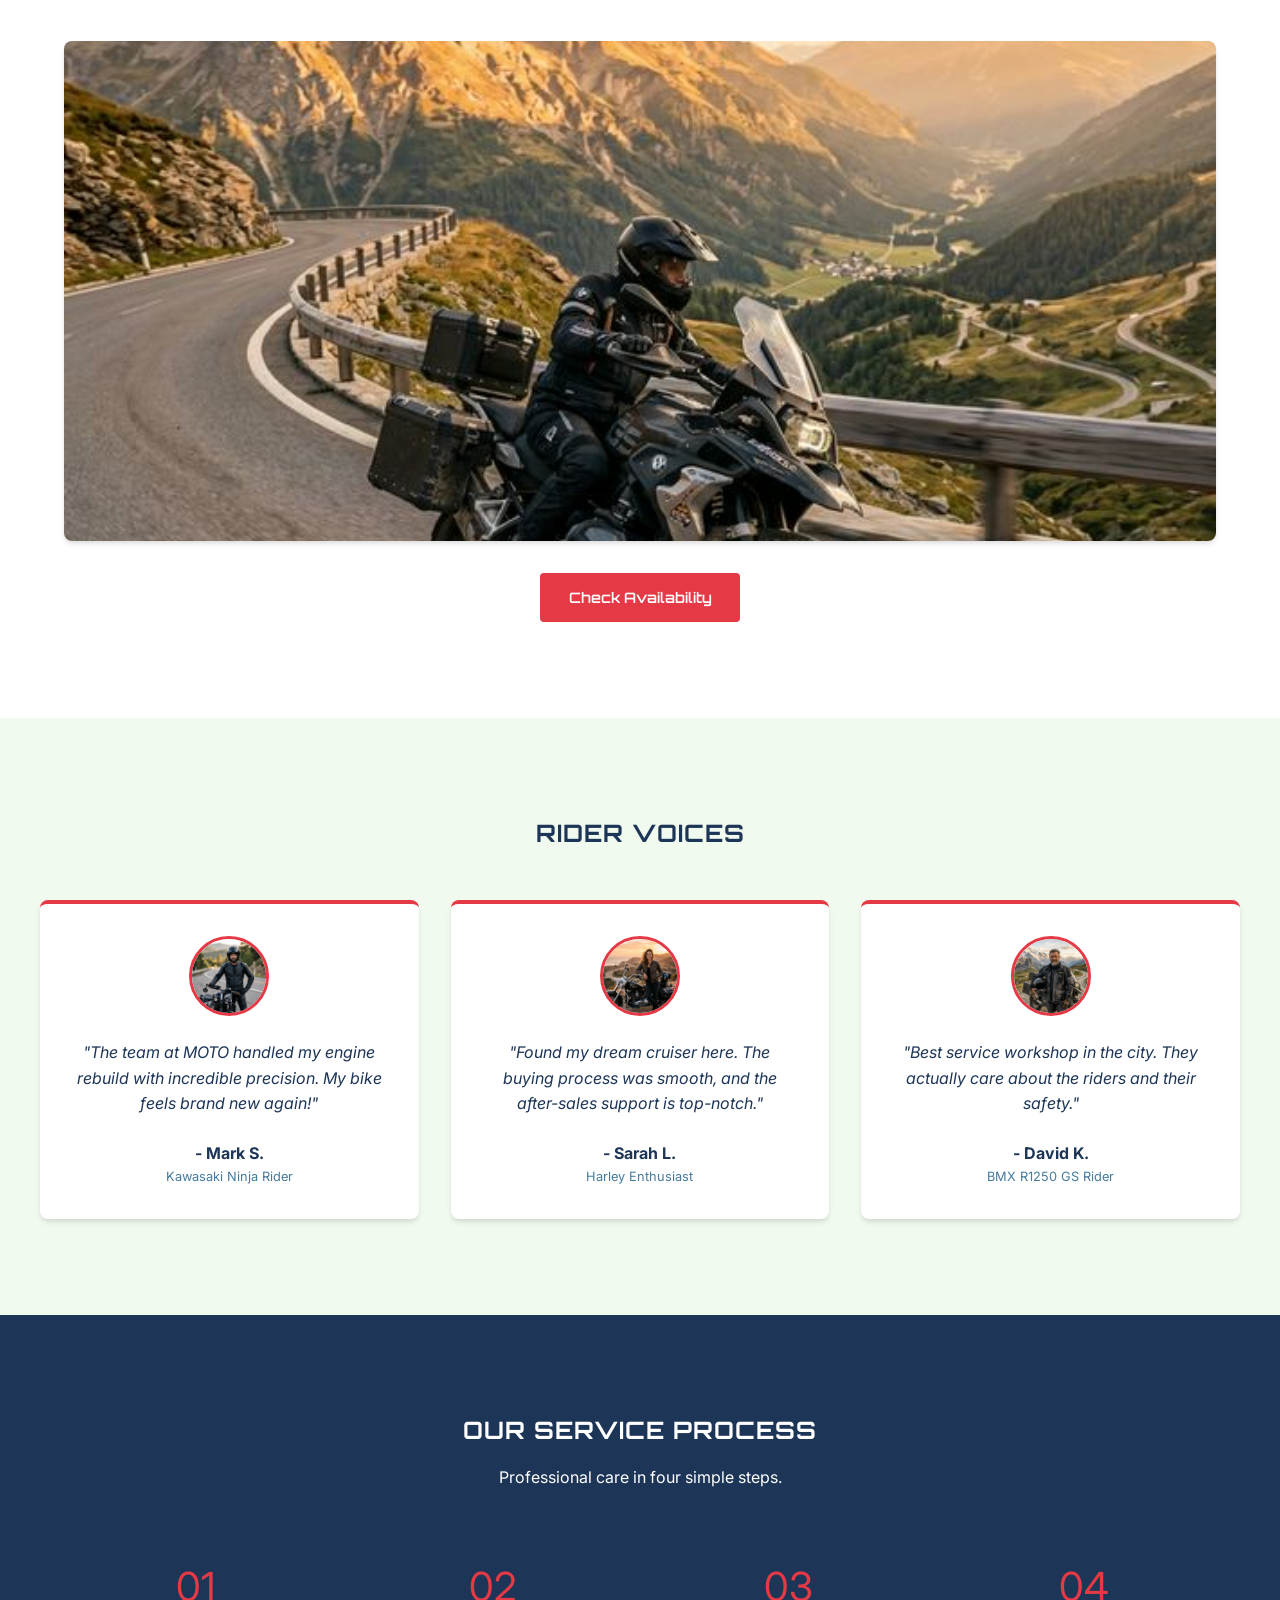
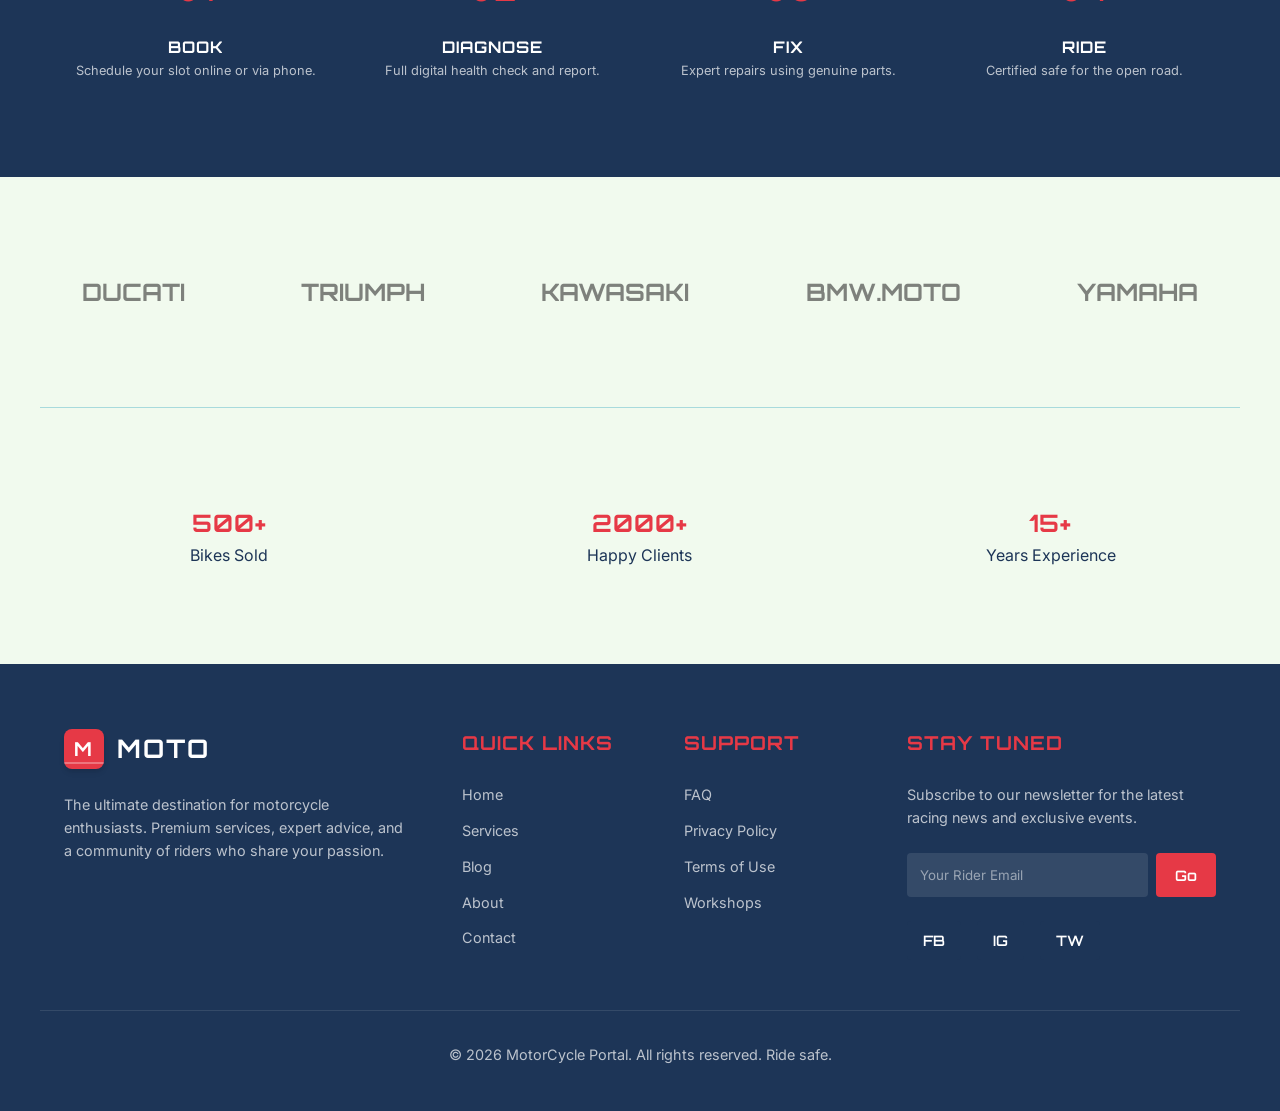
==== commit 73fd4d1a: "Improve homepage hero text readability" ====
--- a/index.html
+++ b/index.html
@@ -39,7 +39,7 @@
     <header class="hero hero-overlay" style="background-image: url('images/hero_final.png');">
         <div class="container hero-content">
             <h1 style="max-width: 600px;">Experience the Thrill</h1>
-            <p style="max-width: 500px; font-size: 1.2rem; margin-bottom: 2rem;">Premium Motorcycles & Unmatched Services for the ultimate riding experience.</p>
+            <p style="max-width: 500px; font-size: 1.2rem; margin-bottom: 2rem; color: #ffffff; text-shadow: 0 2px 12px rgba(0, 0, 0, 0.55);">Premium Motorcycles & Unmatched Services for the ultimate riding experience.</p>
             <div>
                 <a href="services.html" class="btn btn-primary" style="margin-right: 1rem;">Our Services</a>
                 <a href="contact.html" class="btn btn-secondary">Contact Us</a>
--- a/index.css
+++ b/index.css
@@ -7,6 +7,7 @@
     --accent: #A8DADC;
     --bg-light: #F1FAEE;
     --bg-white: #FFFFFF;
+    --bg-soft: #F8F9FA;
     --text-dark: #1D3557;
     --text-muted: #457B9D;
     --border: #A8DADC;
@@ -17,10 +18,16 @@
 [data-theme='dark'] {
     --bg-light: #0D1B2A;
     --bg-white: #1B263B;
+    --bg-soft: #242E4A;
     --text-dark: #E0E1DD;
     --text-muted: #778DA9;
     --border: #415A77;
     --shadow: 0 4px 6px -1px rgba(0, 0, 0, 0.3), 0 2px 4px -1px rgba(0, 0, 0, 0.2);
+}
+
+[data-theme='dark'] .btn-secondary {
+    background-color: var(--border);
+    color: var(--bg-light);
 }
 
 [data-theme='dark'] .team-section {
@@ -45,7 +52,10 @@
     transition: var(--transition);
 }
 
-h1, h2, h3, .brand {
+h1,
+h2,
+h3,
+.brand {
     font-family: 'Orbitron', sans-serif;
     text-transform: uppercase;
     letter-spacing: 1px;
@@ -136,7 +146,8 @@
 
 /* Layout Utilities */
 .section {
-    padding: 6rem 0; /* Increased from 5rem for better breathing room */
+    padding: 6rem 0;
+    /* Increased from 5rem for better breathing room */
     position: relative;
     clear: both;
 }
@@ -146,16 +157,27 @@
     gap: 2rem;
 }
 
-.grid-2 { grid-template-columns: repeat(2, 1fr); }
-.grid-3 { grid-template-columns: repeat(3, 1fr); }
-.grid-4 { grid-template-columns: repeat(4, 1fr); }
+.grid-2 {
+    grid-template-columns: repeat(2, 1fr);
+}
+
+.grid-3 {
+    grid-template-columns: repeat(3, 1fr);
+}
+
+.grid-4 {
+    grid-template-columns: repeat(4, 1fr);
+}
 
 /* Tablet Breakpoint (e.g. iPad Pro/Landscape) */
 @media (max-width: 1024px) {
-    .grid-3, .grid-4 {
+
+    .grid-3,
+    .grid-4 {
         grid-template-columns: repeat(2, 1fr);
         gap: 2rem;
     }
+
     .section {
         padding: 4rem 0;
     }
@@ -168,26 +190,35 @@
 }
 
 @media (max-width: 768px) {
-    .grid-2, .grid-3, .grid-4 {
+
+    .grid-2,
+    .grid-3,
+    .grid-4 {
         grid-template-columns: 1fr !important;
-        gap: 2rem !important; /* Increased gap to prevent proximity issues */
-    }
+        gap: 2rem !important;
+        /* Increased gap to prevent proximity issues */
+    }
+
     .grid-stack-reverse {
         display: flex;
         flex-direction: column-reverse;
     }
+
     .section {
         padding: 3rem 0;
     }
+
     .mobile-text-center {
         text-align: center !important;
     }
+
     .mobile-align-center {
         display: flex !important;
         flex-direction: column !important;
         align-items: center !important;
         text-align: center !important;
     }
+
     .mobile-p-0 {
         padding: 0 !important;
     }
@@ -205,6 +236,7 @@
     .desktop-only {
         display: none;
     }
+
     .mobile-only {
         display: block;
     }
@@ -275,7 +307,7 @@
     position: absolute;
     width: 100%;
     height: 2px;
-    background: rgba(255,255,255,0.3);
+    background: rgba(255, 255, 255, 0.3);
     bottom: 5px;
 }
 
@@ -287,7 +319,8 @@
     gap: 2rem;
 }
 
-.nav-links a:hover, .nav-links a.active {
+.nav-links a:hover,
+.nav-links a.active {
     color: var(--primary);
 }
 
@@ -337,27 +370,32 @@
         display: flex;
         overflow-y: auto;
     }
-    
+
     .nav-actions {
         display: none;
     }
-    
+
     .nav-links .btn {
         width: 100%;
         display: block;
     }
+
     .nav-links.active {
         left: 0;
     }
+
     .hamburger {
         display: flex;
     }
+
     .hamburger.active span:nth-child(1) {
         transform: rotate(45deg) translate(5px, 5px);
     }
+
     .hamburger.active span:nth-child(2) {
         opacity: 0;
     }
+
     .hamburger.active span:nth-child(3) {
         transform: rotate(-45deg) translate(7px, -6px);
     }
@@ -371,7 +409,8 @@
     position: relative;
     overflow: hidden;
     background-color: var(--bg-white);
-    padding: 4rem 0; /* Base padding to ensure content doesn't hit edges */
+    padding: 4rem 0;
+    /* Base padding to ensure content doesn't hit edges */
 }
 
 .hero-content {
@@ -384,7 +423,8 @@
     margin-bottom: 2rem;
     font-size: 1.1rem;
     line-height: 1.6;
-    opacity: 0.95; /* Increased from default for better contrast */
+    opacity: 0.95;
+    /* Increased from default for better contrast */
 }
 
 .hero-dark {
@@ -427,6 +467,12 @@
     color: white;
 }
 
+.hero-overlay .hero-content,
+.hero-centered .hero-content {
+    color: white !important;
+    text-shadow: 0 2px 10px rgba(0, 0, 0, 0.45);
+}
+
 .hero-overlay::after {
     content: '';
     position: absolute;
@@ -434,8 +480,14 @@
     left: 0;
     width: 100%;
     height: 100%;
-    background: linear-gradient(to right, rgba(0, 0, 0, 0.7) 30%, rgba(0, 0, 0, 0.3) 100%);
+    background: linear-gradient(to right, rgba(0, 0, 0, 0.82) 28%, rgba(0, 0, 0, 0.48) 100%);
     z-index: 1;
+}
+
+.hero-overlay .hero-content > p,
+.hero-overlay .hero-content p {
+    color: #ffffff !important;
+    text-shadow: 0 2px 12px rgba(0, 0, 0, 0.55);
 }
 
 .hero-centered::after {
@@ -449,33 +501,52 @@
     z-index: 1;
 }
 
+.hero-overlay .hero-content h1,
+.hero-overlay .hero-content p,
+.hero-centered .hero-content h1,
+.hero-centered .hero-content p {
+    color: white !important;
+}
+
+.hero-overlay .hero-content p,
+.hero-centered .hero-content p {
+    opacity: 1 !important;
+}
+
 .hero-centered .hero-content {
     z-index: 2;
 }
 
 @media (max-width: 768px) {
     .hero {
-        min-height: 80vh; /* Increased back to 80vh for mobile to give more room for stacked content */
+        min-height: 80vh;
+        /* Increased back to 80vh for mobile to give more room for stacked content */
         text-align: center;
-        padding: 6rem 0; /* Added vertical padding for stacked content */
+        padding: 6rem 0;
+        /* Added vertical padding for stacked content */
         display: flex;
         flex-direction: column;
         justify-content: center;
     }
+
     .hero .grid-2 {
         display: flex;
         flex-direction: column;
-        gap: 4rem; /* Increased gap between content and image */
-    }
+        gap: 4rem;
+        /* Increased gap between content and image */
+    }
+
     .hero-content {
         display: flex;
         flex-direction: column;
         align-items: center;
         padding: 0 1rem;
     }
+
     .hero-content h1 {
         margin-bottom: 2rem !important;
     }
+
     .hero-content p {
         margin-bottom: 2.5rem !important;
     }
@@ -525,7 +596,8 @@
     color: var(--primary);
 }
 
-.footer p, .footer li {
+.footer p,
+.footer li {
     color: rgba(255, 255, 255, 0.7);
     margin-bottom: 0.8rem;
     font-size: 0.9rem;
@@ -593,7 +665,8 @@
 
 /* Team Section - About Page */
 .team-section {
-    background-color: #ECF7ED; /* Light mint green from mockup */
+    background-color: #ECF7ED;
+    /* Light mint green from mockup */
     padding: 6rem 0;
 }
 
@@ -628,7 +701,8 @@
 .team-avatar-wrapper {
     width: 100px;
     height: 100px;
-    background-color: #A8DADC; /* Light teal fallback */
+    background-color: #A8DADC;
+    /* Light teal fallback */
     border-radius: 50%;
     margin: 0 auto 2rem;
     display: flex;
@@ -659,7 +733,8 @@
     font-size: 1.25rem;
     margin-bottom: 0.5rem;
     color: var(--text-dark);
-    font-family: 'Inter', sans-serif; /* Cleaner for names */
+    font-family: 'Inter', sans-serif;
+    /* Cleaner for names */
     text-transform: none;
     font-weight: 700;
 }
